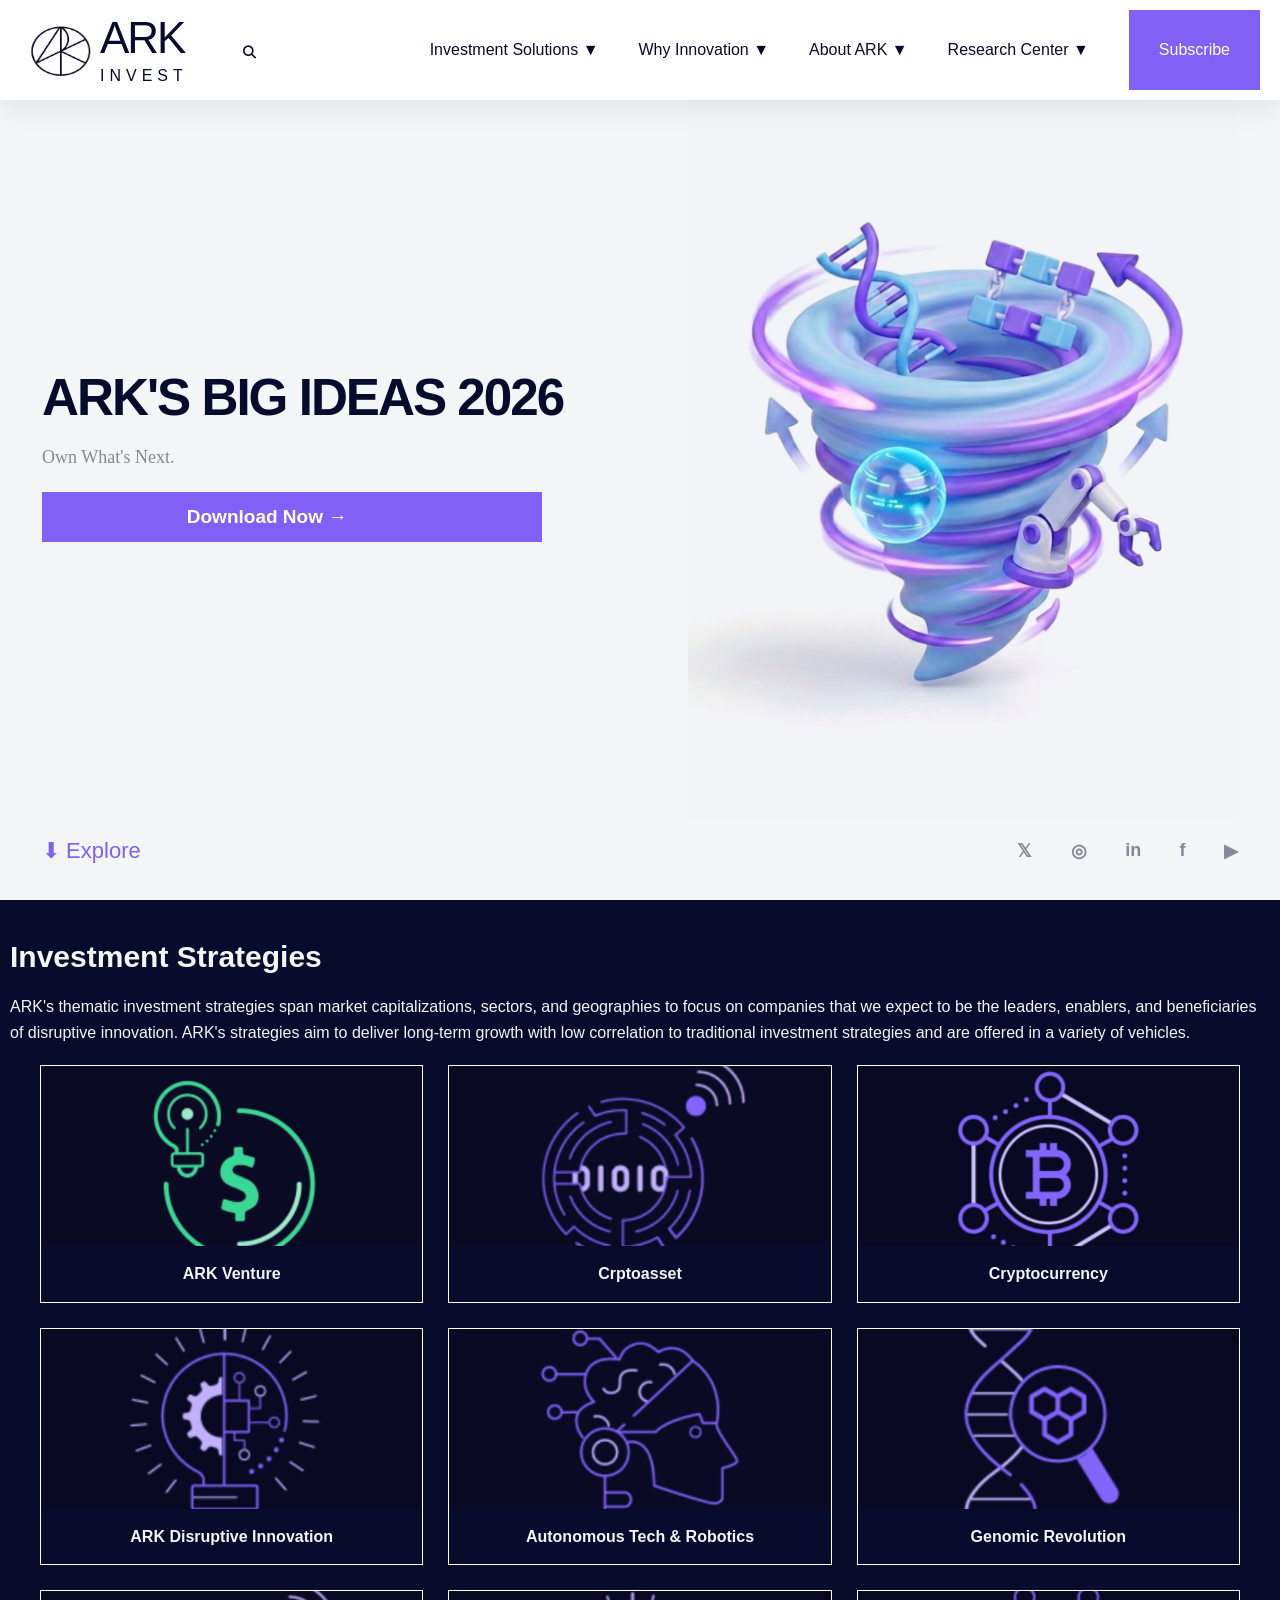
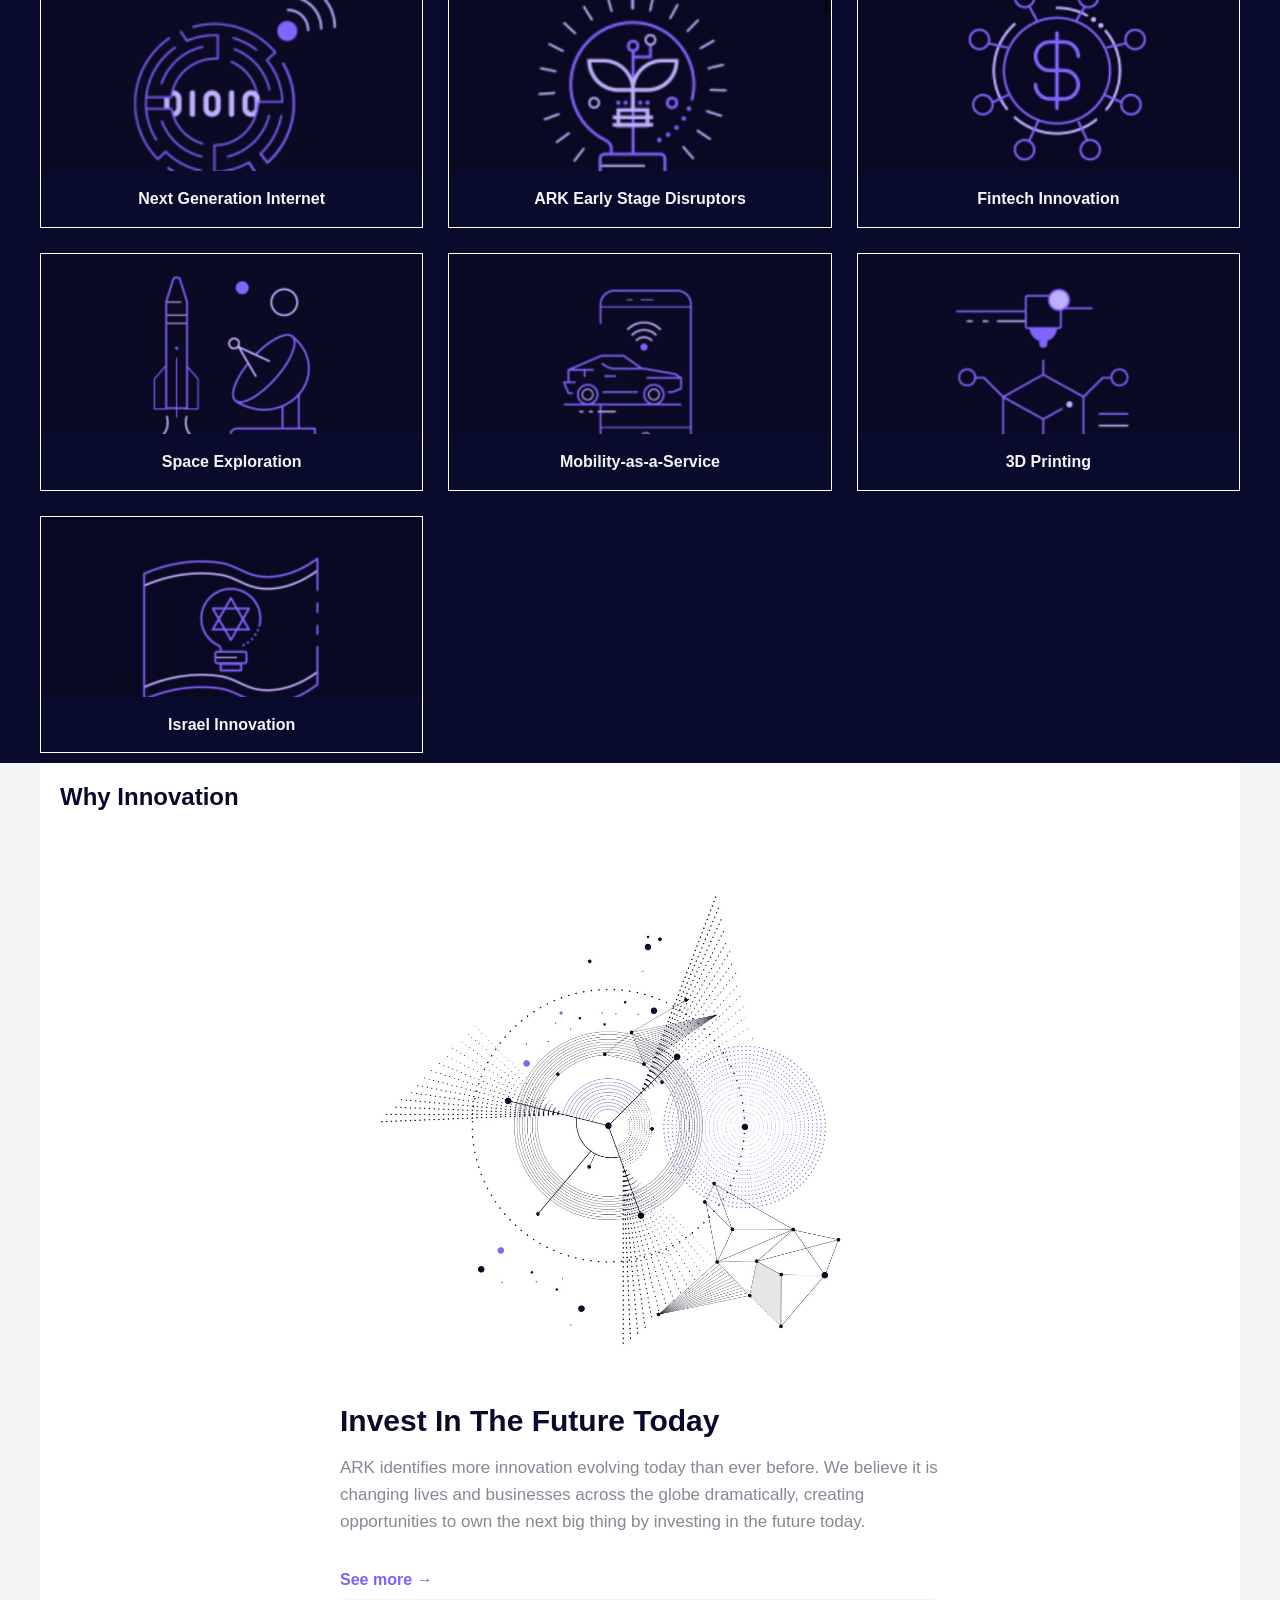
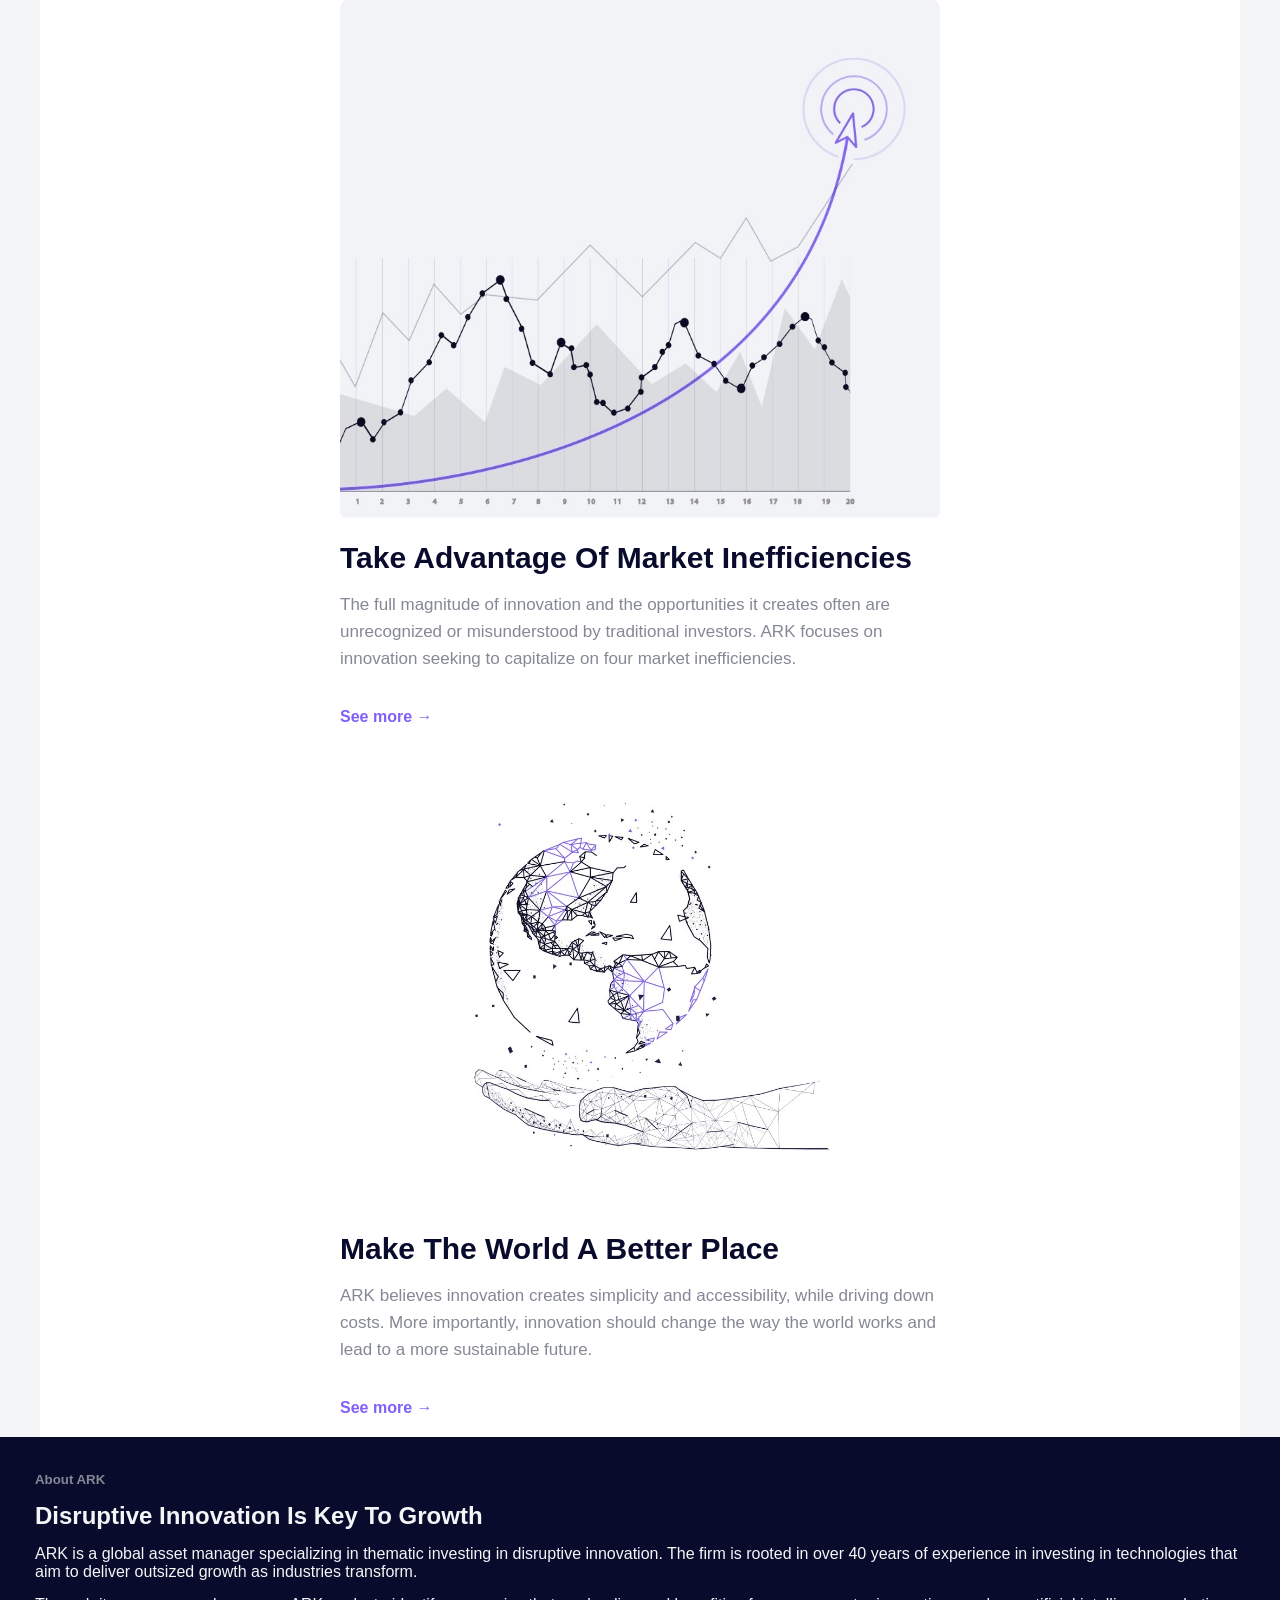
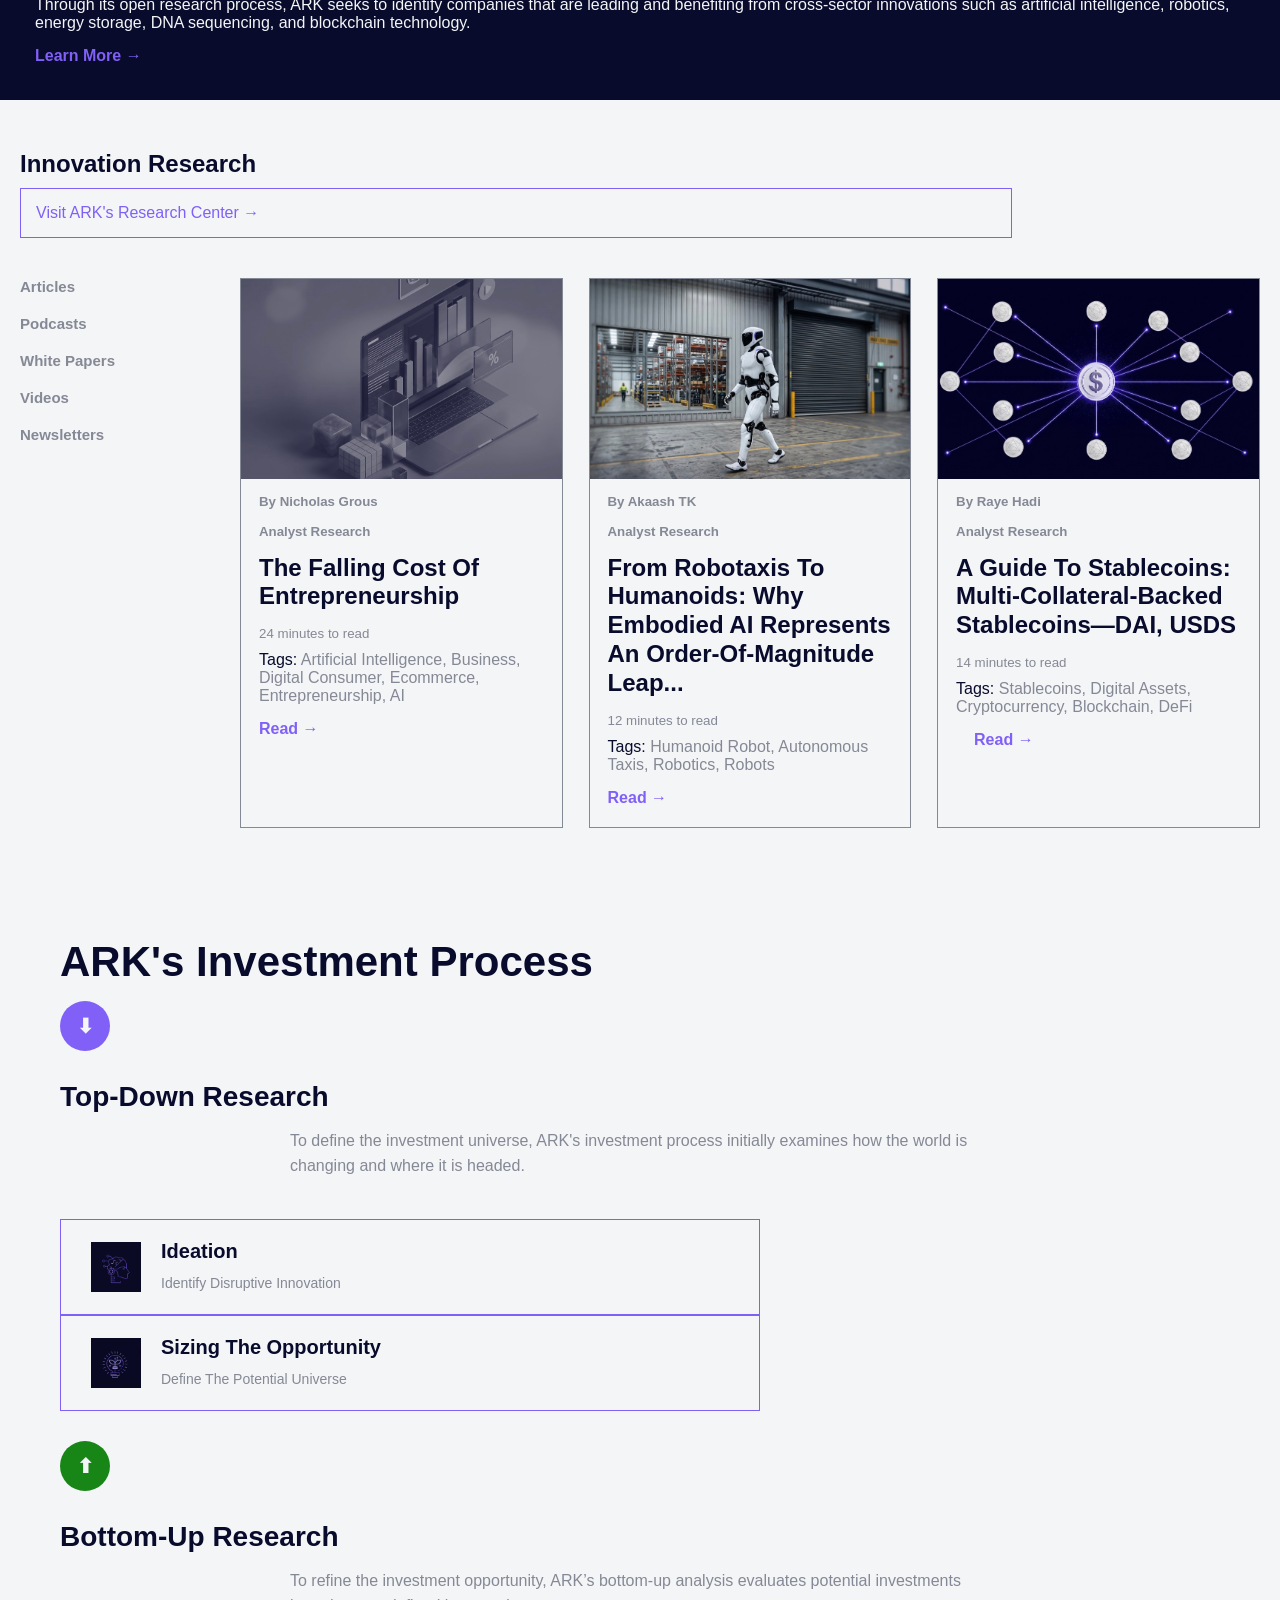
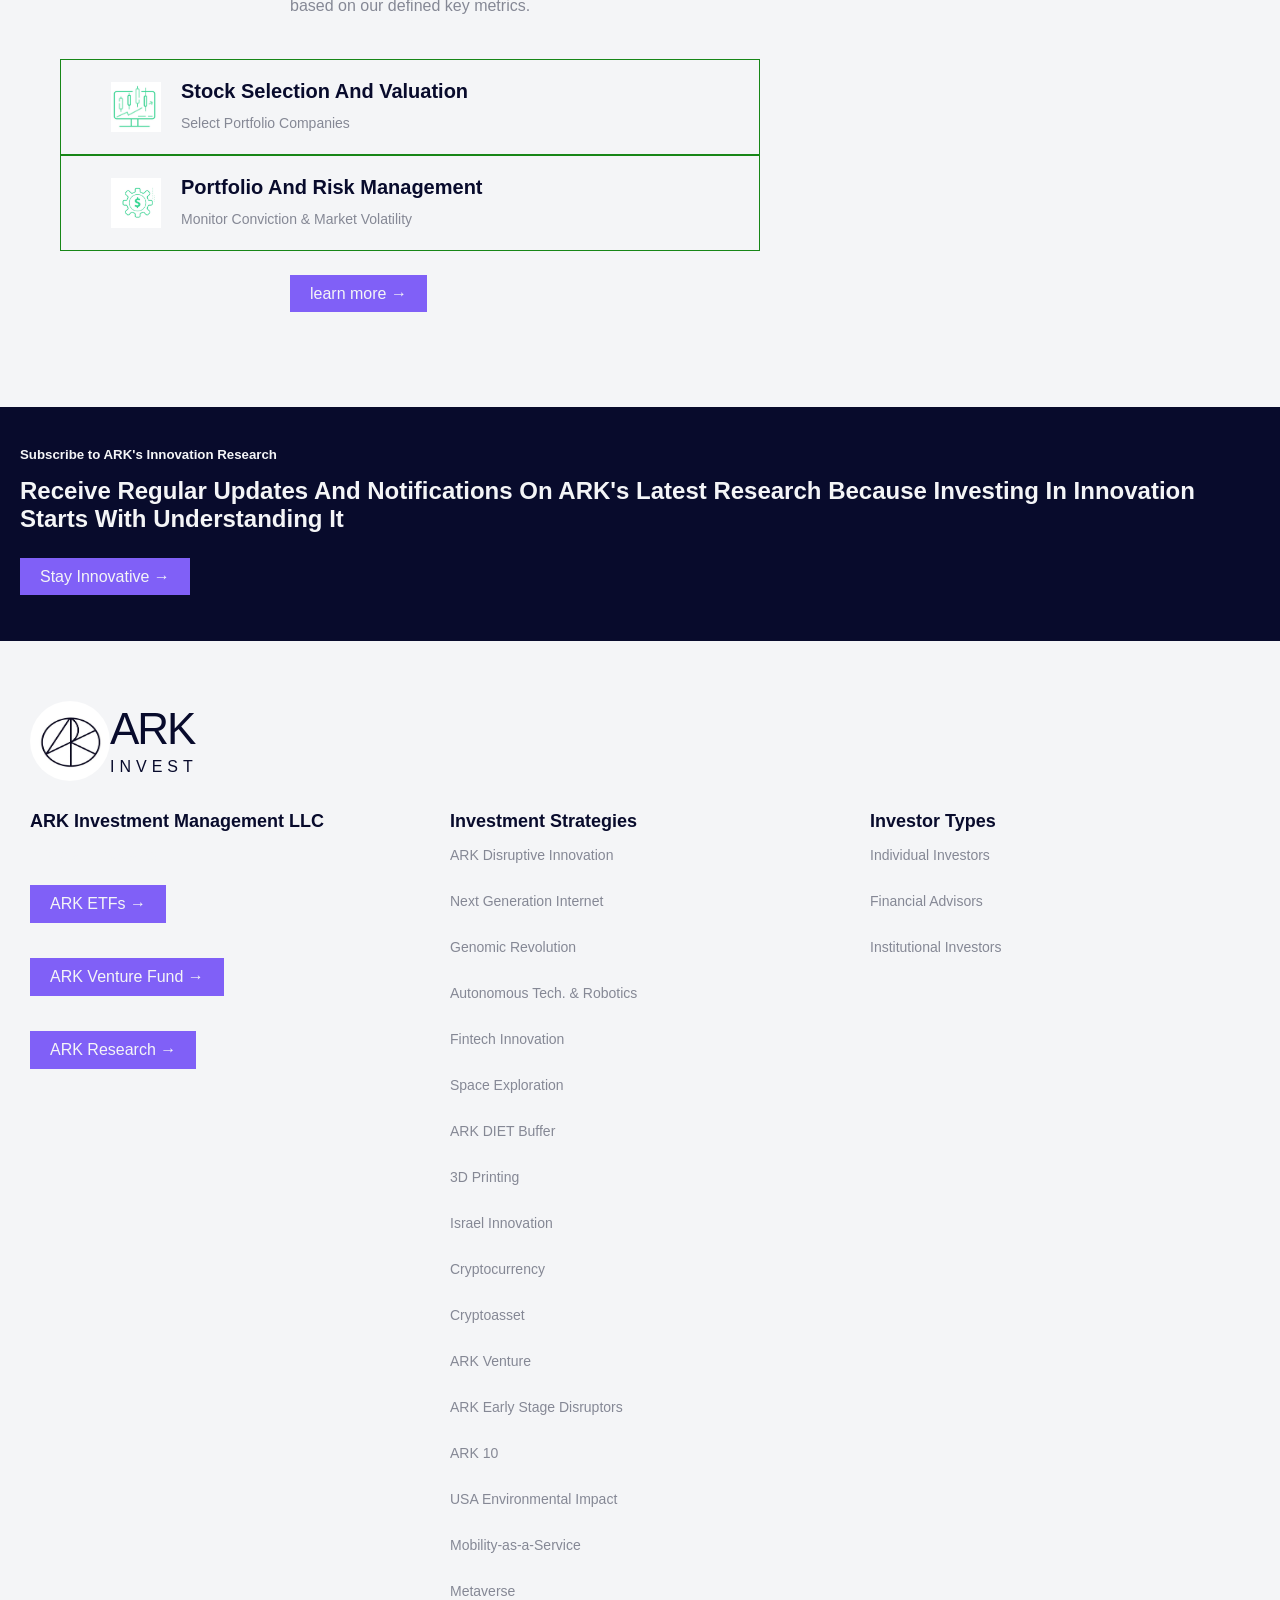
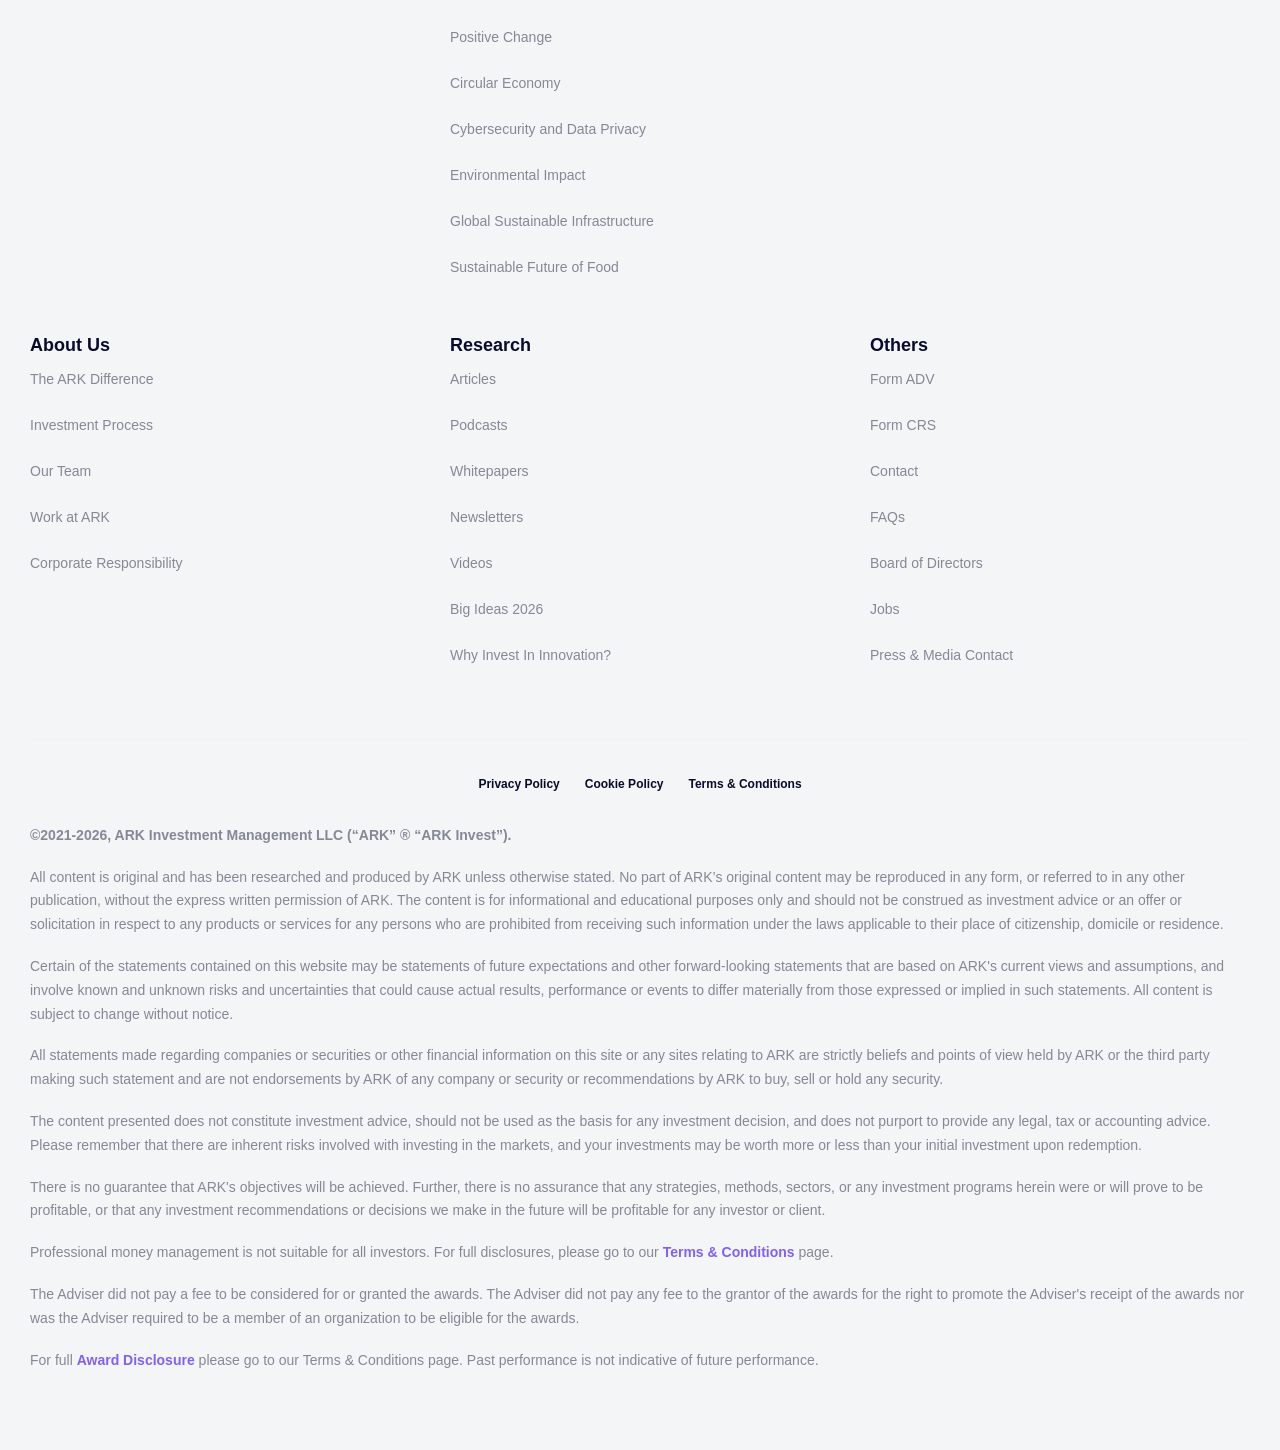
==== index.html @ 31d3454a "front completed Hero to Footer" ====
<!DOCTYPE html>
<html lang="en">
<head>
    <meta charset="UTF-8">
    <meta name="viewport" content="width=device-width, initial-scale=1.0">
     <link rel="stylesheet" href="ark.css" />
     <link
      rel="stylesheet"
      href="https://cdnjs.cloudflare.com/ajax/libs/font-awesome/6.5.1/css/all.min.css"
    />
    <title>ARK invest</title>
</head>
<body>
    <header class="header">
      <div class="header-container">
        <div class="logo-div">
          <img src="ark-images/ark logo.jpg" alt="logo" class="logoimg" />
            <div class="logo-text">
              <strong>ARK</strong>
              <small>INVEST</small>
            </div>
        </div>
        <div class="menu-btn">
            <a href=""><i class="fa fa-search search-icon"></i></a>
         <button id="menu-btn">
          <i id="menu-icon" class="fa fa-bars"></i>
          <i id="close-icon" class="fa fa-times" style="display: none"></i>
        </button>
  </div>
         <div class="For-large-screen">
            <ul>
              <li><a href="">Investment Solutions ▼</a></li>
              <li><a href="">Why Innovation ▼</a></li>
              <li><a href="">About ARK ▼</a></li>
              <li><a href="">Research Center ▼</a></li>
            </ul>
          </div>
            <div class="Subscribe"><a href=""><span>Subscribe</span></a></div>
      </div>
    </header>

  <main>
    <section class="hero">

        <div class="large-hero-content">
        <div class="hero-content">

        <h1>ARK'S BIG IDEAS 2026</h1>
        <p class="tagline">Own What's Next.</p>

        <a href="#" class="download-btn">
           <span>Download Now →</span>          
        </a>
      </div>
      <img src="ark-images/ark hero .jpg" class="hero-img" alt="Hero image">
      </div>
    <div  class="explore">
      <a href="#" class="explore-link"><span >⬇</span>  Explore</a>

       <div class="socials">
          <a href="#" aria-label="Twitter">𝕏</a>
          <a href="#" aria-label="Instagram">◎</a>
          <a href="#" aria-label="LinkedIn">in</a>
          <a href="#" aria-label="Facebook">f</a>
          <a href="#" aria-label="YouTube">▶</a>          
       </div>
     </div>
    </section>

    <section class="Investment-stategies">

        <h1>Investment Strategies</h1>

        <p>ARK's thematic investment strategies span market capitalizations, sectors,
             and geographies to focus on companies that we expect to be the leaders, 
             enablers, and beneficiaries of disruptive innovation.
             ARK's strategies aim to deliver long-term growth with low correlation to
              traditional investment strategies and are offered in a variety of vehicles.</p>


         <div class="grid-container">
              <div class="grid"> 
                <div class="grid-item">
                 <img src="ark-images/IMG_3068.jpeg" alt="Project 1">
                   <p> ARK Venture</p>
                   <span class="see-more">See more →</span>
                </div>     
                <div class="grid-item">
                 <img src="ark-images/IMG_3058.jpeg" alt="Project 1">
                   <p>Crptoasset </p>
                   <span class="see-more">See more →</span>
                </div>     
                <div class="grid-item">
                 <img src="ark-images/IMG_3060.jpeg" alt="Project 1">
                   <p> Cryptocurrency </p>
                   <span class="see-more">See more →</span>
                </div>     
                <div class="grid-item">
                 <img src="ark-images/IMG_3055.jpeg" alt="Project 1">
                   <p>ARK Disruptive 
                    Innovation
                   </p>
                   <span class="see-more">See more →</span>
                </div>     
                <div class="grid-item">
                 <img src="ark-images/IMG_3059.jpeg" alt="Project 1">
                   <p> Autonomous Tech & Robotics </p>
                   <span class="see-more">See more →</span>
                </div>     
                <div class="grid-item">
                 <img src="ark-images/IMG_3056.jpeg" alt="Project 1">
                   <p>Genomic Revolution </p>
                   <span class="see-more">See more →</span>
                </div>     
                <div class="grid-item">
                 <img src="ark-images/IMG_3058.jpeg" alt="Project 1">
                   <p>Next Generation Internet </p>
                   <span class="see-more">See more →</span>
                </div>     
                <div class="grid-item">
                 <img src="ark-images/IMG_3057.jpeg" alt="Project 1">
                   <p>ARK Early Stage Disruptors</p>
                   <span class="see-more">See more →</span>
                </div>     
                <div class="grid-item">
                 <img src="ark-images/img222.jpg" alt="Project 1">
                   <p>Fintech Innovation </p>
                   <span class="see-more">See more →</span>
                </div>     
                <div class="grid-item">
                 <img src="ark-images/IMG_3081.jpeg" alt="Project 1">
                   <p>Space Exploration </p>
                   <span class="see-more">See more →</span>
                </div>     
                <div class="grid-item">
                 <img src="ark-images/IMG_3071.jpeg" alt="Project 1">
                   <p>Mobility-as-a-Service </p>
                   <span class="see-more">See more →</span>
                </div>     
                <div class="grid-item">
                 <img src="ark-images/IMG_3070.jpeg" alt="Project 1">
                   <p>3D Printing </p>
                   <span class="see-more">See more →</span>
                </div>     
                <div class="grid-item">
                 <img src="ark-images/IMG_3069.jpeg" alt="Project 1">
                   <p>Israel Innovation </p>
                   <span class="see-more">See more →</span>
                </div>                        
              </div>
            </div>
    </section>

    <section class="Why-Innovation">
         <h1>Why Innovation</h1>
        <div class="Why-Innovation-container">    
            <img src="ark-images/IMG_3072.jpeg" alt="WHY Innovation 1">
            <h3>Invest In The Future Today</h3>
            <p>ARK identifies more innovation evolving today than ever before. 
                We believe it is changing lives and businesses across the globe dramatically, 
                creating opportunities to own the next
                 big thing by investing in the future today.</p>

                 <a href="">See more →</a>
        </div>
        <div class="Why-Innovation-container">
           
          <img src="ark-images/IMG_3073.jpeg" alt=" WHY Innovation 2">
            <h3>Take Advantage Of Market Inefficiencies</h3>
            <p>The full magnitude of innovation and the opportunities it creates often are unrecognized or
                 misunderstood by traditional investors. 
                ARK focuses on innovation seeking to capitalize on four market inefficiencies.</p>

                 <a href="">See more →</a>
        </div>
        <div class="Why-Innovation-container">

            <img src="ark-images/IMG_3074.jpeg" alt=" WHY Innovation 3">
            <h3>Make The World A Better Place</h3>
            <p>ARK believes innovation creates simplicity and accessibility, while driving down costs.
                 More importantly, 
                innovation should change the way the world works and lead to a more sustainable future.</p>

                 <a href="">See more →</a>
        </div>
    </section>

   <article class="About-ARK">
    <h5>About ARK</h5>
    <h2>Disruptive Innovation Is Key To Growth</h2>
    <p>ARK is a global asset manager specializing in thematic investing in disruptive innovation. 
        The firm is rooted in over 40 years of experience in investing in 
        technologies that aim to deliver outsized growth as industries transform.</p>
        
        <p>Through its open research process, ARK seeks to identify companies that are leading 
            and benefiting from cross-sector innovations such as artificial intelligence, 
            robotics, energy storage, DNA sequencing, and blockchain technology.</p>

            <a href="">Learn More →</a>
      </article> 
       
 <section class="Innovation-Research">

  <h1>Innovation Research</h1>

  <p>
    <a href="">Visit ARK's Research Center →</a>
  </p>

  <div class="research-layout">

    <aside class="research-nav">
      <ul>
        <li>Articles</li>
        <li>Podcasts</li>
        <li>White Papers</li>
        <li>Videos</li>
        <li>Newsletters</li>
      </ul>
    </aside>


    
    <div class="research-content">

      <p class="mobile-category">
        <a href="">Articles</a>
      </p>

      <div class="Innovation-Research-grid">

     
        <article class="Innovation-Research-box">

          <img src="ark-images/IMG_3083.jpeg" alt="Research">

          <h5>By Nicholas Grous</h5>
          <h5>Analyst Research</h5>

          <h2>
           The Falling Cost Of Entrepreneurship
          </h2>

          <small>24 minutes to read</small>

          <div class="p-tag">
            <span>Tags:</span>
           Artificial Intelligence, Business, Digital Consumer, Ecommerce, Entrepreneurship, AI
          </div>

          <a href="">Read →</a>

        </article>

       <article class="Innovation-Research-box">

          <img src="ark-images/IMG_3084.jpeg" alt="Research">

          <h5>By Akaash TK</h5>
          <h5>Analyst Research</h5>

          <h2>
            From Robotaxis To Humanoids: Why Embodied
            AI Represents An Order-Of-Magnitude Leap...
          </h2>

          <small>12 minutes to read</small>

          <div class="p-tag">
            <span>Tags:</span>
            Humanoid Robot, Autonomous Taxis, Robotics, Robots
          </div>

          <a href="">Read →</a>

        </article>


         <article class="Innovation-Research-box">

          <img src="ark-images/IMG_3085.jpeg" alt="Research">

          <h5>By Raye Hadi</h5>
          <h5>Analyst Research</h5>

          <h2>
           A Guide To Stablecoins: Multi-Collateral-Backed Stablecoins—DAI, USDS
          </h2>

          <small>14 minutes to read</small>

          <div class="p-tag">
            <span>Tags:</span>
           Stablecoins, Digital Assets, Cryptocurrency, Blockchain, DeFi

          <a href="">Read →</a>

        </article>
      </div>
    </div>

  </div>

</section>

<section class="ark-process">
    <h2>ARK's Investment Process</h2>
    <h6>⬇</h6>
    <h4>Top-Down Research</h4>
    <p>To define the investment universe, ARK's 
        investment process initially examines how the world
         is changing and where it is headed.</p>

   <div class="ark-process-box">
    <img src="ark-images/IMG_3059.jpeg" alt="">
    <div>
        <h5>Ideation</h5>
        <p>Identify Disruptive Innovation</p>
    </div>
   </div>

   <div class="ark-process-box" >  
    <img src="ark-images/IMG_3057.jpeg" alt="">
    <div>
        <h5>Sizing The Opportunity</h5>
        <p>Define The Potential Universe</p>
    </div>
   </div>

   <article  class="Bottom-Up" >
     <h6>⬆</h6>

     <h4>Bottom-Up Research</h4>

     <p>To refine the investment opportunity, ARK’s bottom-up analysis evaluates potential 
        investments based on our defined key metrics.</p>

     <div class="Bottom-Up-box" >  
    <img src="ark-images/IMG_3086.jpeg" alt="">
    <div>
         <h5>Stock Selection And Valuation</h5>
        <p>Select Portfolio Companies
       
    </div>
   </div>
   <div class="Bottom-Up-box" >  
    <img src="ark-images/IMG_3087.jpeg" alt="">
    <div>
        <h5>Portfolio And Risk Management</h5>
        <p>Monitor Conviction & Market Volatility

      </p>
    </div>
   </div>

   
   </article>
<p><a href="" class="bottom-up-learnmore">learn more →</a></p>
</section>

<article class="stay-innovative">
    <h5>Subscribe to ARK's Innovation Research</h5>
    <h1>Receive Regular Updates And Notifications On ARK's
         Latest Research Because Investing In Innovation 
         Starts With Understanding It</h1>
 
    <p><a href="" class="bottom-up-learnmore">Stay Innovative  →</a></p>
</article>

<footer class="footer">

      <div class="logo-div">
          <img src="ark-images/ark logo.jpg" alt="logo" class="logoimg" />
            <div class="logo-text">
              <strong>ARK</strong>
              <small>INVEST</small>
            </div>
        </div>

  <div class="footer-top">

    
    <div class="footer-column">
      <h3>ARK Investment Management LLC</h3>

      <a href="mailto:info@ark-invest.com">
        info@ark-invest.com
      </a>

      <div>
      <p> <a href=""  class="bottom-up-learnmore">ARK ETFs →</a></p> 
      <p><a href=""  class="bottom-up-learnmore">ARK Venture Fund →</a></p> 
       <p><a href=""  class="bottom-up-learnmore">ARK Research →</a></p> 
      </div>
    </div>



    <div class="footer-column faq">
      <button class="faq-title">
        Investment Strategies
       
      </button>

      <div class="faq-content">

        <a href="">ARK Disruptive Innovation</a>
        <a href="">Next Generation Internet</a>
        <a href="">Genomic Revolution</a>
        <a href="">Autonomous Tech. & Robotics</a>
        <a href="">Fintech Innovation</a>
        <a href="">Space Exploration</a>
        <a href="">ARK DIET Buffer</a>
        <a href="">3D Printing</a>
        <a href="">Israel Innovation</a>
        <a href="">Cryptocurrency</a>
        <a href="">Cryptoasset</a>
        <a href="">ARK Venture</a>
        <a href="">ARK Early Stage Disruptors</a>
        <a href="">ARK 10</a>
        <a href="">USA Environmental Impact</a>
        <a href="">Mobility-as-a-Service</a>
        <a href="">Metaverse</a>
        <a href="">Positive Change</a>
        <a href="">Circular Economy</a>
        <a href="">Cybersecurity and Data Privacy</a>
        <a href="">Environmental Impact</a>
        <a href="">Global Sustainable Infrastructure</a>
        <a href="">Sustainable Future of Food</a>

      </div>
    </div>



    <div class="footer-column faq">

      <button class="faq-title">
        Investor Types
        
      </button>

      <div class="faq-content">
        <a href="">Individual Investors</a>
        <a href="">Financial Advisors</a>
        <a href="">Institutional Investors</a>
      </div>

    </div>


   
    <div class="footer-column faq">

      <button class="faq-title">
        About Us
      
      </button>

      <div class="faq-content">
        <a href="">The ARK Difference</a>
        <a href="">Investment Process</a>
        <a href="">Our Team</a>
        <a href="">Work at ARK</a>
        <a href="">Corporate Responsibility</a>
      </div>

    </div>


    <div class="footer-column faq">

      <button class="faq-title">
        Research
      
      </button>

      <div class="faq-content">
        <a href="">Articles</a>
        <a href="">Podcasts</a>
        <a href="">Whitepapers</a>
        <a href="">Newsletters</a>
        <a href="">Videos</a>
        <a href="">Big Ideas 2026</a>
        <a href="">Why Invest In Innovation?</a>
      </div>

    </div>


   
    <div class="footer-column faq">

      <button class="faq-title">
        Others
      
      </button>

      <div class="faq-content">
        <a href="">Form ADV</a>
        <a href="">Form CRS</a>
        <a href="">Contact</a>
        <a href="">FAQs</a>
        <a href="">Board of Directors</a>
        <a href="">Jobs</a>
        <a href="">Press & Media Contact</a>
      </div>

    </div>

  </div>
  <div class="footer-legal">

  <div class="legal-links">
    <a href="https://www.ark-invest.com/privacy-policy/">
      Privacy Policy
    </a>

    <a href="https://www.ark-invest.com/cookie-policy/">
      Cookie Policy
    </a>

    <a href="https://www.ark-invest.com/terms/">
      Terms & Conditions
    </a>
  </div>


  <p class="copyright">
    ©2021-2026, ARK Investment Management LLC
    (“ARK” ® “ARK Invest”).
  </p>


  <p>
    All content is original and has been researched and produced by ARK
    unless otherwise stated. No part of ARK’s original content may be
    reproduced in any form, or referred to in any other publication,
    without the express written permission of ARK. The content is for
    informational and educational purposes only and should not be
    construed as investment advice or an offer or solicitation in respect
    to any products or services for any persons who are prohibited from
    receiving such information under the laws applicable to their place
    of citizenship, domicile or residence.
  </p>


  <p>
    Certain of the statements contained on this website may be statements
    of future expectations and other forward-looking statements that are
    based on ARK's current views and assumptions, and involve known and
    unknown risks and uncertainties that could cause actual results,
    performance or events to differ materially from those expressed or
    implied in such statements. All content is subject to change without
    notice.
  </p>


  <p>
    All statements made regarding companies or securities or other
    financial information on this site or any sites relating to ARK are
    strictly beliefs and points of view held by ARK or the third party
    making such statement and are not endorsements by ARK of any company
    or security or recommendations by ARK to buy, sell or hold any
    security.
  </p>


  <p>
    The content presented does not constitute investment advice, should
    not be used as the basis for any investment decision, and does not
    purport to provide any legal, tax or accounting advice. Please
    remember that there are inherent risks involved with investing in the
    markets, and your investments may be worth more or less than your
    initial investment upon redemption.
  </p>


  <p>
    There is no guarantee that ARK's objectives will be achieved. Further,
    there is no assurance that any strategies, methods, sectors, or any
    investment programs herein were or will prove to be profitable, or
    that any investment recommendations or decisions we make in the future
    will be profitable for any investor or client.
  </p>


  <p>
    Professional money management is not suitable for all investors.
    For full disclosures, please go to our
    <a href="https://www.ark-invest.com/terms/">
      Terms & Conditions
    </a>
    page.
  </p>


  <p>
    The Adviser did not pay a fee to be considered for or granted the
    awards. The Adviser did not pay any fee to the grantor of the awards
    for the right to promote the Adviser's receipt of the awards nor was
    the Adviser required to be a member of an organization to be eligible
    for the awards.
  </p>


  <p>
    For full
    <a href="https://www.ark-invest.com/terms/#award">
      Award Disclosure
    </a>
    please go to our Terms & Conditions page.
    Past performance is not indicative of future performance.
  </p>

</div>

</footer>

</main>

</body>
</html>
---- ark.css ----
* {
  margin: 0;
  padding: 0;
  text-decoration: none;
  box-sizing: border-box;
  list-style: none;
  border: none;
  box-shadow: none;
  outline: none;
}
:root {
  --navy: #080b2c;
  --purple: #8060f7;
  --light: #f4f5f7;
  --gray: #858897;
}

body {
  font-family: Arial, Helvetica, sans-serif;
  background: var(--light);
  color: var(--navy);
  overflow-x: hidden;
   width: 100%;
}
.logoimg {
  width: 50px;
  height: 50px;
  border-radius: 50%;
  align-items: center;
  text-align: center;
  background-color: transparent;
}

.header-container {
  background: #fff;
  display: flex;
  align-items: center;
  padding: 10px 20px;
  box-shadow: 0 8px 25px rgba(0, 0, 0, 0.08);
  position: fixed;
  z-index: 100;
  width: 100%;
}
.logo-div {
  display: flex;
  align-items: center;
}

.logo-text {
display: flex;
flex-direction: column;
line-height: 1;
}

.logo-text strong {
font-size: 20px;
font-weight: 400;
letter-spacing: -2px;
}

.logo-text small {
margin-top: 2px;
font-size: 10px;
letter-spacing: 2px;
}

.menu-btn {
  color: var(--navy);
  font-size: 20px;
  margin-left: auto;
  cursor: pointer;

  display: flex;
  align-items: center;
  justify-content: center;
  gap: 7px;

  padding: 10px 15px;
  border-radius: 5px;
}
#menu-btn {
  background: transparent;
  color: var(--navy);
  font-size: 20px;
  margin-left: auto;
  cursor: pointer;
}
.fa-search  {
    color: var(--navy);
     font-size: 13px;
     margin-right: 8px;
     font-weight: lighter;
    
}
.For-large-screen ul{
 display: none;
}
.Subscribe{
    display: none;
}
@media (min-width: 1000px) {
  .header-container {
    justify-content: flex-start;
    gap: 40px;
  }

  .For-large-screen {
    display: block;
    flex: 1;
  }

  .For-large-screen ul {
    display: flex;
    justify-content: flex-end;
    align-items: center;
    gap: 40px;
  }

  .For-large-screen ul li a {
    color: var(--navy);
    white-space: nowrap;
  }
   .For-large-screen ul li a:hover {
    color: var(--purple);
    
  }


  .Subscribe {
    background-color: var(--purple);
    padding: 15px 30px;
    display: flex;
    align-items: center;
    justify-content: center;
    white-space: nowrap;
    height: 80px;
  }

  .Subscribe a {
    color: white;
  }

  .logoimg {
    width: 80px;
    height: 80px;
  }

  .logo-text strong {
    font-size: 44px;
    font-weight: 400;
    letter-spacing: -2px;
  }

  .logo-text small {
    margin-top: 8px;
    font-size: 16px;
    letter-spacing: 5px;
  }

  #menu-btn {
    display: none;
  }
}

.hero {
  min-height: 100vh;
  padding: 85px 42px 0;
  position: relative;
  top: 10px;
}

.hero-content {
  position: relative;
  z-index: 3;
}

.hero h1 {
  font-size: clamp(25px, 4vw, 60px);
  font-weight: 800;
  letter-spacing: -2px;
  line-height: 1.05;
  color: var(--navy);
}

.tagline {
  margin-top: 22px;
  font-family: Georgia, serif;
  font-size: clamp(14px, 1.5vw, 18px);
  color: #858895;
}

.download-btn {
  margin-top: 24px;
  width: min(100%, 500px);
  min-height: 50px;
  padding: 0 70px 0 20px;

  background: var(--purple);
  color: white;
  text-decoration: none;

  display: flex;
  align-items: center;
  justify-content: center;

  position: relative;
  font-size: clamp(16px, 2vw, 19px);
  font-weight: 600;

  transition: 0.3s ease;
}

.download-btn:hover {
  background: #704ce9;
  transform: translateY(-2px);
}

.hero-img {
  display: block;
  width: 100%;
  max-width: 550px;
  height: auto;
  object-fit: cover;
}

.explore {
  width: 100%;
  min-height: 30px;
  padding: 20px 0;
  display: flex;
  align-items: center;
  justify-content: space-between;
  gap: 20px;
}

.explore-link {
  color: var(--purple);
  text-decoration: none;
  font-size: clamp(16px, 3vw, 22px);
  white-space: nowrap;
}

.socials {
  display: flex;
  align-items: center;
  justify-content: flex-end;
  gap: clamp(15px, 3vw, 48px);
  flex-wrap: wrap;
}

.socials a {
  text-decoration: none;
  color: #858895;
  font-size: clamp(15px, 2vw, 18px);
  font-weight: bold;
}

@media (max-width: 600px) {
  .explore {
    padding: 20px 0;
    gap: 15px;
  }

  .socials {
    gap: 15px;
  }
}

@media (min-width: 1050px) {
  .large-hero-content {
    display: flex;
    align-items: center;
    justify-content: space-between;
    gap: 60px;
  }

  .large-hero-content .hero-content {
    width: 65%;
  }

  .large-hero-content .hero-image {
    width: 35%;
    display: flex;
    justify-content: flex-end;
  }

  .large-hero-content .hero-img {
    width: 100%;
    max-width: 550px;
  }
}

@media (max-width: 1049px) {
  .large-hero-content {
    display: block;
  }

  .hero-image {
    margin-top: 40px;
  }

  .hero-img {
    max-width: 550px;
  }
}

.Investment-stategies{
    background-color: var(--navy);
    color: var(--light);
    padding: 10px;
}
.Investment-stategies h1{
    font-size: 30px;
    margin-top:30px;
    margin-bottom: 20px;
}
.Investment-stategies p{
    font-size: 16px;  
    margin-bottom: 20px;
      line-height: 1.6;
}

.grid-container {
  width: 100%;
  display: flex;
  justify-content: center;
  box-sizing: border-box;
}
.grid {
  width: 100%;
  max-width: 1200px;
  margin: 0 auto;

  display: grid;
  grid-template-columns: repeat(2, minmax(0, 1fr));
  gap: clamp(12px, 2vw, 25px);

  justify-content: center;
  align-items: center;
  text-align: center;
}

.grid-item {
  width: 100%;
  text-align: center;

  display: flex;
  flex-direction: column;
  align-items: center;
  justify-content: center;

  position: relative;
  min-width: 0;

  border: 1px solid white;
 
  overflow: hidden;
  cursor: pointer;

  transition: 0.3s ease;
}



.grid-item img {
  display: block;
  width: 100%;
  height: 180px;
  object-fit: cover;
}



.grid-item p {
  margin: 15px;
  font-weight: bold;
}

.see-more {
  position: absolute;
  inset: 0;

  display: flex;
  align-items: center;
  justify-content: center;

  color: white;
  font-size: 18px;
  font-weight: 600;

  background: var(--navy);

  opacity: 0;
  transform: translateY(0);

  transition: opacity 0.3s ease;

  z-index: 5;
}


.grid-item:hover {
  transform: translateY(-5px);
}

.grid-item:hover .see-more {
  opacity: 1;
}



.grid-item:focus .see-more,
.grid-item:active .see-more {
  opacity: 1;
}


@media (min-width: 1000px) {
  .grid {
    grid-template-columns: repeat(3, minmax(0, 1fr));
  }
}


@media (max-width: 500px) {
  .grid {
    gap: 10px;
  }

  .grid-item img {
    height: 130px;
  }

  .grid-item p {
    margin: 10px;
    font-size: 14px;
  }

  .see-more {
    font-size: 14px;
  }
}

.Why-Innovation {
  width: 100%;
  max-width: 1200px;
  margin: 0 auto;
  padding: 20px;
  box-sizing: border-box;
  background-color: #fff;
}

.Why-Innovation h1 {
  margin-bottom: 30px;
}

.Why-Innovation-container {
  width: 100%;
  max-width: 600px;
  margin: 0 auto;
  box-sizing: border-box;
  overflow: hidden;
}

.Why-Innovation-container img {
  display: block;
  width: 100%;
  max-width: 100%;
  height: auto;
margin-top: 10px;
  object-fit: cover;
  border-radius: 10px;
}

.Why-Innovation-container h3 {
  margin-top: 20px;
  font-size: clamp(20px, 3vw, 30px);
  line-height: 1.2;
}

.Why-Innovation-container p {
  margin-top: 15px;
  font-size: clamp(14px, 2vw, 17px);
  line-height: 1.6;
  color: #858895;
}

.Why-Innovation-container a {
  display: inline-block;
  margin-top: 20px;

  color: var(--purple);
  text-decoration: none;
  font-weight: 600;
}



@media (max-width: 600px) {
  .Why-Innovation {
    padding: 30px 15px;
  }

  .Why-Innovation-container {
    width: 100%;
  }

  .Why-Innovation-container img {
    width: 100%;
    height: auto;
  }
}

.About-ARK{
    background-color: var(--navy);
    color: var(--light);
    padding: 35px;
}
.About-ARK h5{  
   color: #858895;
   margin-bottom: 15px;
}
.About-ARK h2, p{  
   margin-bottom: 15px;
}
.About-ARK a{  
   margin-bottom: 15px;
   color: var(--purple);
   font-weight: bold;
}

.Innovation-Research {
  width: 100%;
  max-width: 1300px;
  margin: 0 auto;
  padding: 50px 20px;
  box-sizing: border-box;
}

.Innovation-Research  h1 {
  margin-bottom: 10px;
}

.Innovation-Research  p {
  border: 1px solid var(--purple);
  width: 80%;
  padding: 15px;
}

.Innovation-Research a {
  color: var(--purple);
  text-decoration: none;
}


.research-layout {
  display: grid;
  grid-template-columns: 180px minmax(0, 1fr);

  gap: 40px;
  margin-top: 40px;

  align-items: start;
}


.research-nav {
  position: sticky;
  top: 100px;
}

.research-nav ul {
  margin: 0;
  padding: 0;

  list-style: none;

  display: flex;
  flex-direction: column;
  gap: 20px;
}

.research-nav li {
  cursor: pointer;

  font-size: 15px;
  font-weight: 600;

  color: #858895;

  transition: 0.3s ease;
}

.research-nav li:hover {
  color: var(--purple);
}

.research-content {
  min-width: 0;
}

.mobile-category {
  display: none;
}

.Innovation-Research-grid {
  width: 100%;
  display: grid;
  grid-template-columns:
    repeat(2, minmax(0, 1fr));
  gap: clamp(15px, 2vw, 30px);
}

.Innovation-Research-box {
  min-width: 0;
  border: 1px solid #858895;;
  overflow: hidden;
  padding-bottom: 20px;
  box-sizing: border-box;
  transition: 0.3s ease;

}

.Innovation-Research-box:hover {
  transform: translateY(-5px);
}


.Innovation-Research-box img {
  display: block;
  width: 100%;
  max-width: 100%;

  height: 200px;

  object-fit: cover;
}


.Innovation-Research-box h5,
.Innovation-Research-box h2,
.Innovation-Research-box small,
.Innovation-Research-box a {
  margin-left: 18px;
  margin-right: 18px;
}



.Innovation-Research-box h5 {
  margin-top: 15px;
  margin-bottom: 5px;
  color: #858895;
}

.Innovation-Research-box h2 {
  margin-top: 15px;
  font-size: clamp(18px, 2vw, 24px);
  line-height: 1.2;
}

.Innovation-Research-box small {
  display: block;

  margin-top: 15px;

  color: #858895;
}

.Innovation-Research-box p {
  margin-top: 15px;

  font-size: 14px;
  line-height: 1.5;
}

.p-tag{
 margin-left: 18px;
  margin-right: 18px;
  margin-top: 10px;
  color: #858895;
}
.p-tag span{
  color: var(--navy);
}

.Innovation-Research-box p span {
  font-weight: 700;
}

.Innovation-Research-box a {
  display: inline-block;

  margin-top: 15px;

  font-weight: 600;
}



@media (min-width: 1000px) {

  .Innovation-Research-grid {
    grid-template-columns:
      repeat(3, minmax(0, 1fr));
  }

}


@media (max-width: 700px) {

  .Innovation-Research {
    padding: 40px 15px;
  }


  .research-nav {
    display: none;
  }

  .research-layout {
    display: block;
    margin-top: 25px;
  }


  .mobile-category {
    display: block;
    margin-bottom: 20px;
  }


  .Innovation-Research-grid {
    grid-template-columns: 1fr;
  }

  .Innovation-Research-box img {
    height: 180px;
  }

}



@media (max-width: 450px) {

  .Innovation-Research {
    padding-left: 12px;
    padding-right: 12px;
  }

  .Innovation-Research-box img {
    height: 150px;
  }

  .Innovation-Research-box h2 {
    font-size: 19px;
  }

}

.ark-process {
  width: 100%;
  max-width: 1200px;
  margin: 0 auto;
  padding: 60px 20px;
  box-sizing: border-box;
}

.ark-process  h2 {
  font-size: clamp(26px, 4vw, 42px);
  margin-bottom: 15px;

}

.ark-process  h6 {
  margin-bottom: 20px;
  line-height: 1.6;
    height: 50px;
  width: 50px;
  font-size: 20px;
  background-color: var(--purple);
  color: var(--light);
  display: flex;
  justify-content: center;
  align-items: center;
  text-align: center;
  border-radius: 50%;
}

.ark-process  h4 {
  font-size: clamp(20px, 3vw, 28px);
  margin-top: 30px;
  margin-bottom: 15px;
}

.ark-process  p {
  max-width: 700px;
  margin: 15px auto 40px;
  color: #858895;
  line-height: 1.6;
}



.ark-process-box{
  width: 100%;
  max-width: 550px;

  display: flex;
  align-items: center;
  text-align: center;
  border: 1px solid var(--purple);
  overflow: hidden;
  box-sizing: border-box;

  transition: 0.3s ease;
}

.ark-process  div  img {
  width: 50px;
  min-width: 0;
  height: 50px;
 margin-left: 30px;
  object-fit: cover;
  display: block;
   text-align: center;
   justify-content: center;
   align-items: center;
}


.ark-process-box  div {

  padding: 20px;
  text-align: left;
}

.ark-process  div h5 {
  margin: 0 0 10px;

  font-size: clamp(16px, 2vw, 20px);
}

.ark-process  div p {
  margin: 0;

  color: #858895;
  font-size: 14px;
  line-height: 1.5;
}



.ark-process  div:hover {
  transform: translateY(-5px);
}



@media (min-width: 700px) {
  .ark-process  div {
    max-width: 700px;
  }
}



@media (max-width: 500px) {
  .ark-process, .Bottom-Up  {
    padding: 40px 15px;
  }

  .ark-process  div, .Bottom-Up div {
    flex-direction: column;
  }

  .ark-process  div  img, .Bottom-Up div img {
    width: 100%;
    height: 180px;
  }

  .ark-process  div  div, .Bottom-Up div div {
    padding: 18px;
    text-align: center;
  }
}

.Bottom-Up{
    margin-bottom: 30px;
}
.Bottom-Up h6 {
  margin-bottom: 20px;
  line-height: 1.6;
    height: 50px;
  width: 50px;
  font-size: 20px;
  background-color:  rgb(23, 134, 23);
margin-top: 30px;
   color: var(--light);
  display: flex;
  justify-content: center;
  align-items: center;
  text-align: center;
  border-radius: 50%;
}
.Bottom-Up-box{
  width: 100%;
  max-width: 550px;

  display: flex;
  align-items: center;
  text-align: center;
  border: 1px solid  rgb(23, 134, 23);
  overflow: hidden;
  box-sizing: border-box;

  transition: 0.3s ease;
}


.Bottom-Up div {
  padding:10px 20px;
  text-align: left;
}

.bottom-up-learnmore{
    background-color: var(--purple);
    color: var(--light);
    padding: 10px 20px; 
}

.stay-innovative{
    background-color: var(--navy);
    color: var(--light);
    padding: 40px 20px;
}
.stay-innovative h5, h1 {
    margin-bottom: 15px;
}
.stay-innovative h1 {
    margin-bottom: 35px;
}



.footer {
  width: 100%;
  padding: 60px 30px;
  box-sizing: border-box;
}

.footer-top {
  width: 100%;
  max-width: 1300px;
  margin: 30px 0px;

  display: grid;
  grid-template-columns: repeat(3, minmax(0, 1fr));
  gap: 40px;
}

.footer-column {
  min-width: 0;
}

.footer-column h3 {
  margin: 0 0 15px;

  font-size: 18px;
}

.footer-column a {
  display: inline-block;
  margin-bottom: 20px;

  color: var(--light);
  text-decoration: none;
}

.footer-links,
.faq-content {
  display: flex;
  flex-direction: column;
  gap: 10px;
}


.faq-content a {
  color: #858895;
  text-decoration: none;
  font-size: 14px;

  transition: 0.2s ease;
}

.footer-links a:hover,
.faq-content a:hover {
  color: var(--purple);
}




.faq-title {
  width: 100%;

  padding: 0;
  margin: 0 0 15px;

  display: flex;
  align-items: center;
  justify-content: space-between;

  background: transparent;
  border: none;

  color: var(--navy);

  font-size: 18px;
  font-weight: 700;

  text-align: left;
  cursor: pointer;
}

.faq-title span {
  display: none;
}



.faq-content {
  max-height: none;
}




@media (max-width: 900px) {

  .footer-top {
    grid-template-columns: repeat(2, minmax(0, 1fr));
  }

}



@media (max-width: 600px) {

  .footer {
    padding: 40px 20px;
  }

  .footer-top {
    grid-template-columns: 1fr;
    gap: 0;
  }

  .footer-column {
    border-bottom: 1px solid #ddd;
  }

  .faq-title {
    padding: 18px 0;
    margin: 0;
  }

  .faq-title span {
    display: block;
    font-size: 20px;
    transition: transform 0.3s ease;
  }

  .faq-content {
    max-height: 0;
    overflow: hidden;

    opacity: 0;

    transition:
      max-height 0.35s ease,
      opacity 0.25s ease;

    padding: 0;
  }

  .faq-content a {
    padding-bottom: 10px;
  }

}

.footer-legal {
  width: 100%;
  max-width: 1300px;

  margin: 60px auto 0;
  padding-top: 30px;

  border-top: 1px solid rgba(255, 255, 255, 0.2);

  box-sizing: border-box;

  color: #858895;
  font-size: 12px;
  line-height: 1.7;
}




.legal-links {
  display: flex;
  align-items: center;
  justify-content: center;

  flex-wrap: wrap;
  gap: 25px;

  margin-bottom: 30px;
}

.legal-links a {
  color: var(--navy);
  text-decoration: none;
  font-weight: 600;

  transition: 0.2s ease;
}

.legal-links a:hover {
  color: var(--purple);
}

.footer-legal .copyright {
  color: var(--gray);
  font-weight: 600;
}

.footer-legal p {
  margin: 0 0 18px;
  font-size: 14px;
}

.footer-legal p a {
  color: var(--purple);
  text-decoration: none;
  font-weight: 600;
}

.footer-legal p a:hover {
  text-decoration: underline;
}

@media (max-width: 600px) {

  .footer-legal {
    margin-top: 40px;
    padding-top: 25px;

    font-size: 11px;
    line-height: 1.6;
  }

  .legal-links {
    justify-content: flex-start;
    gap: 12px 20px;

    margin-bottom: 25px;
  }

  .legal-links a {
    font-size: 12px;
  }

}
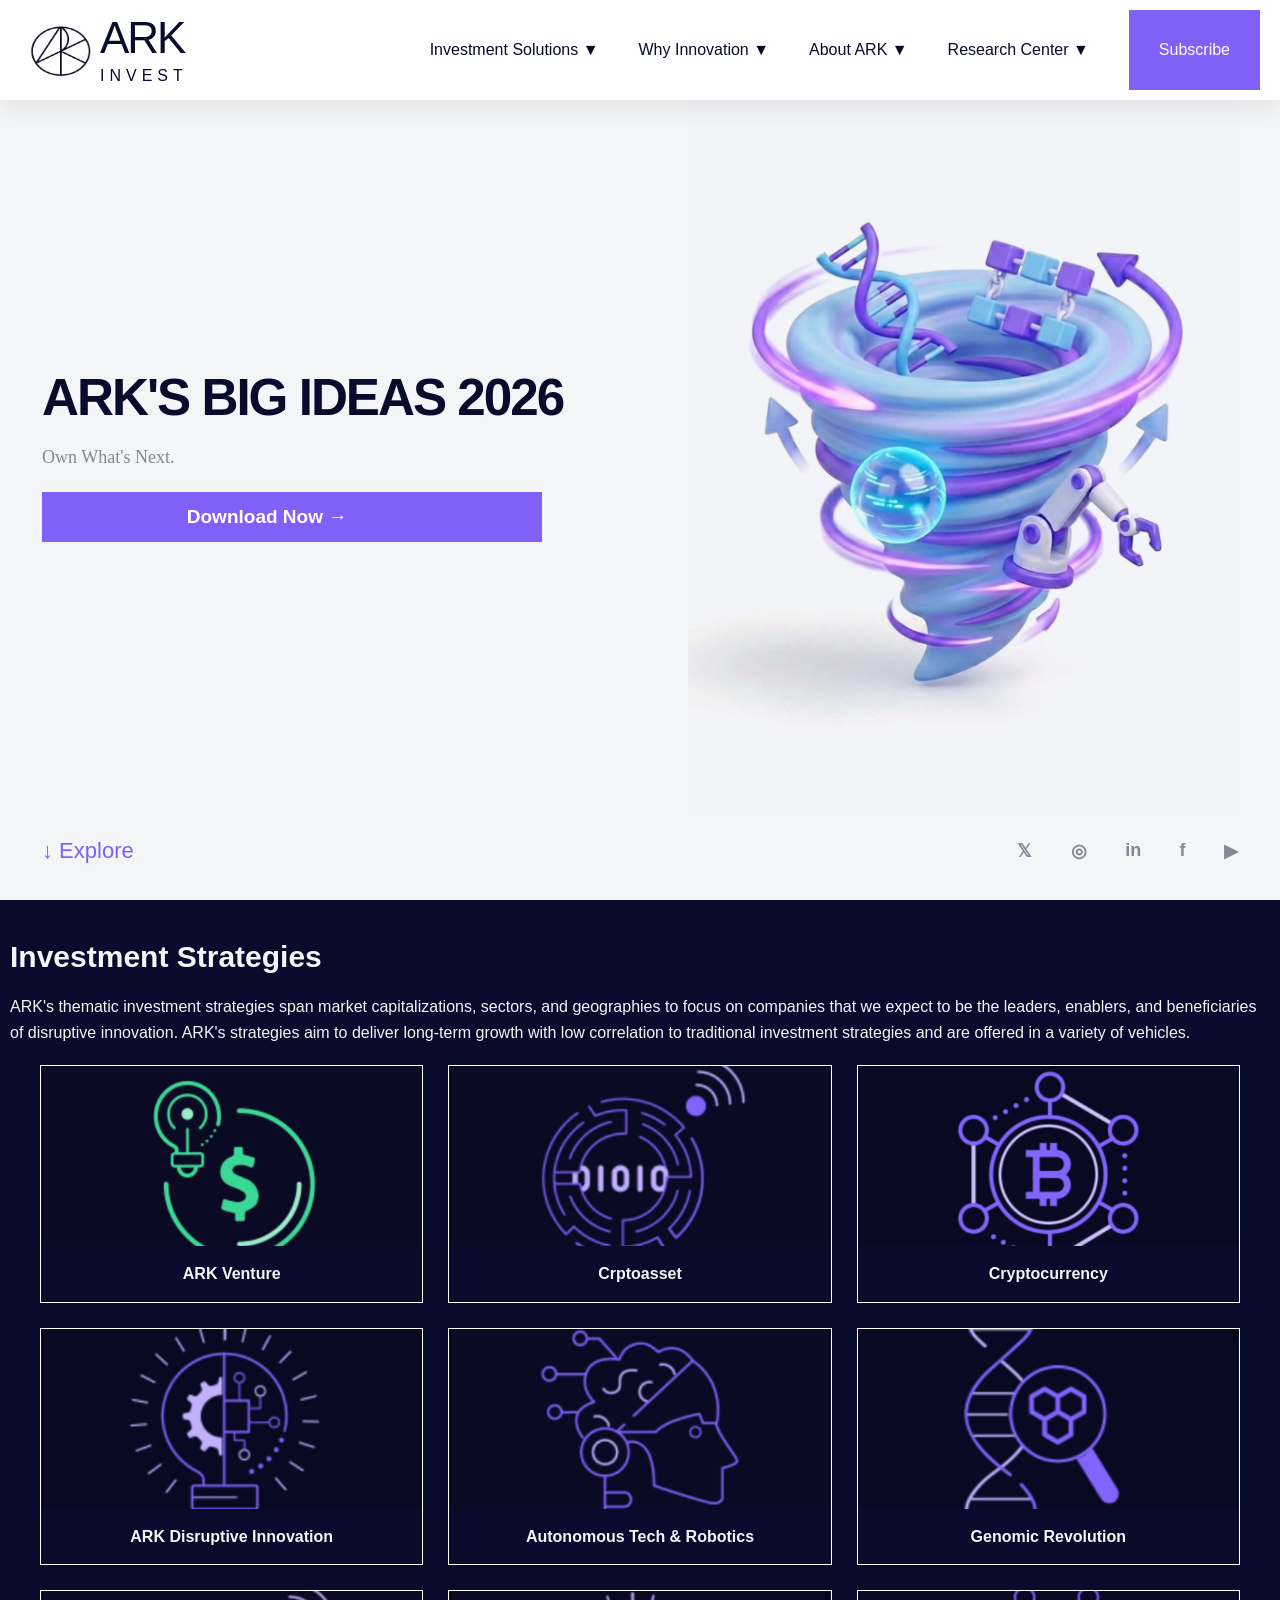
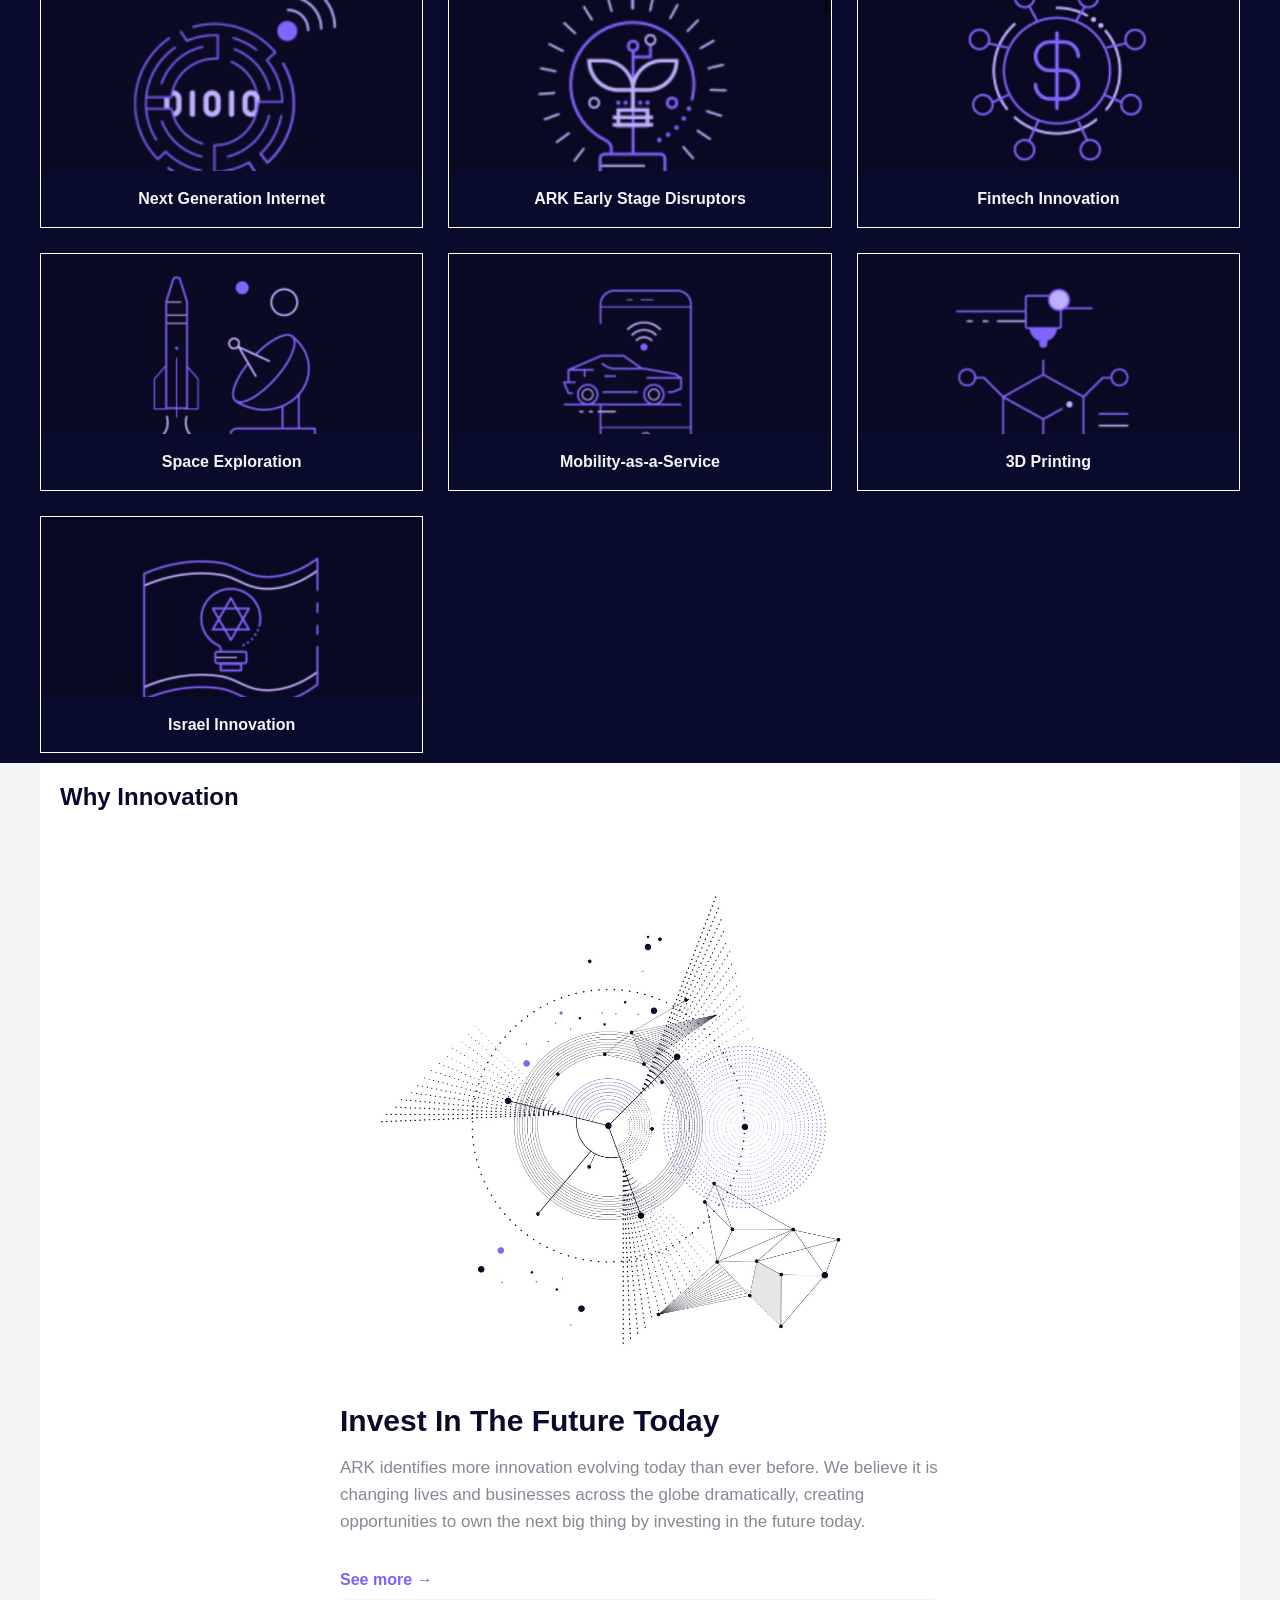
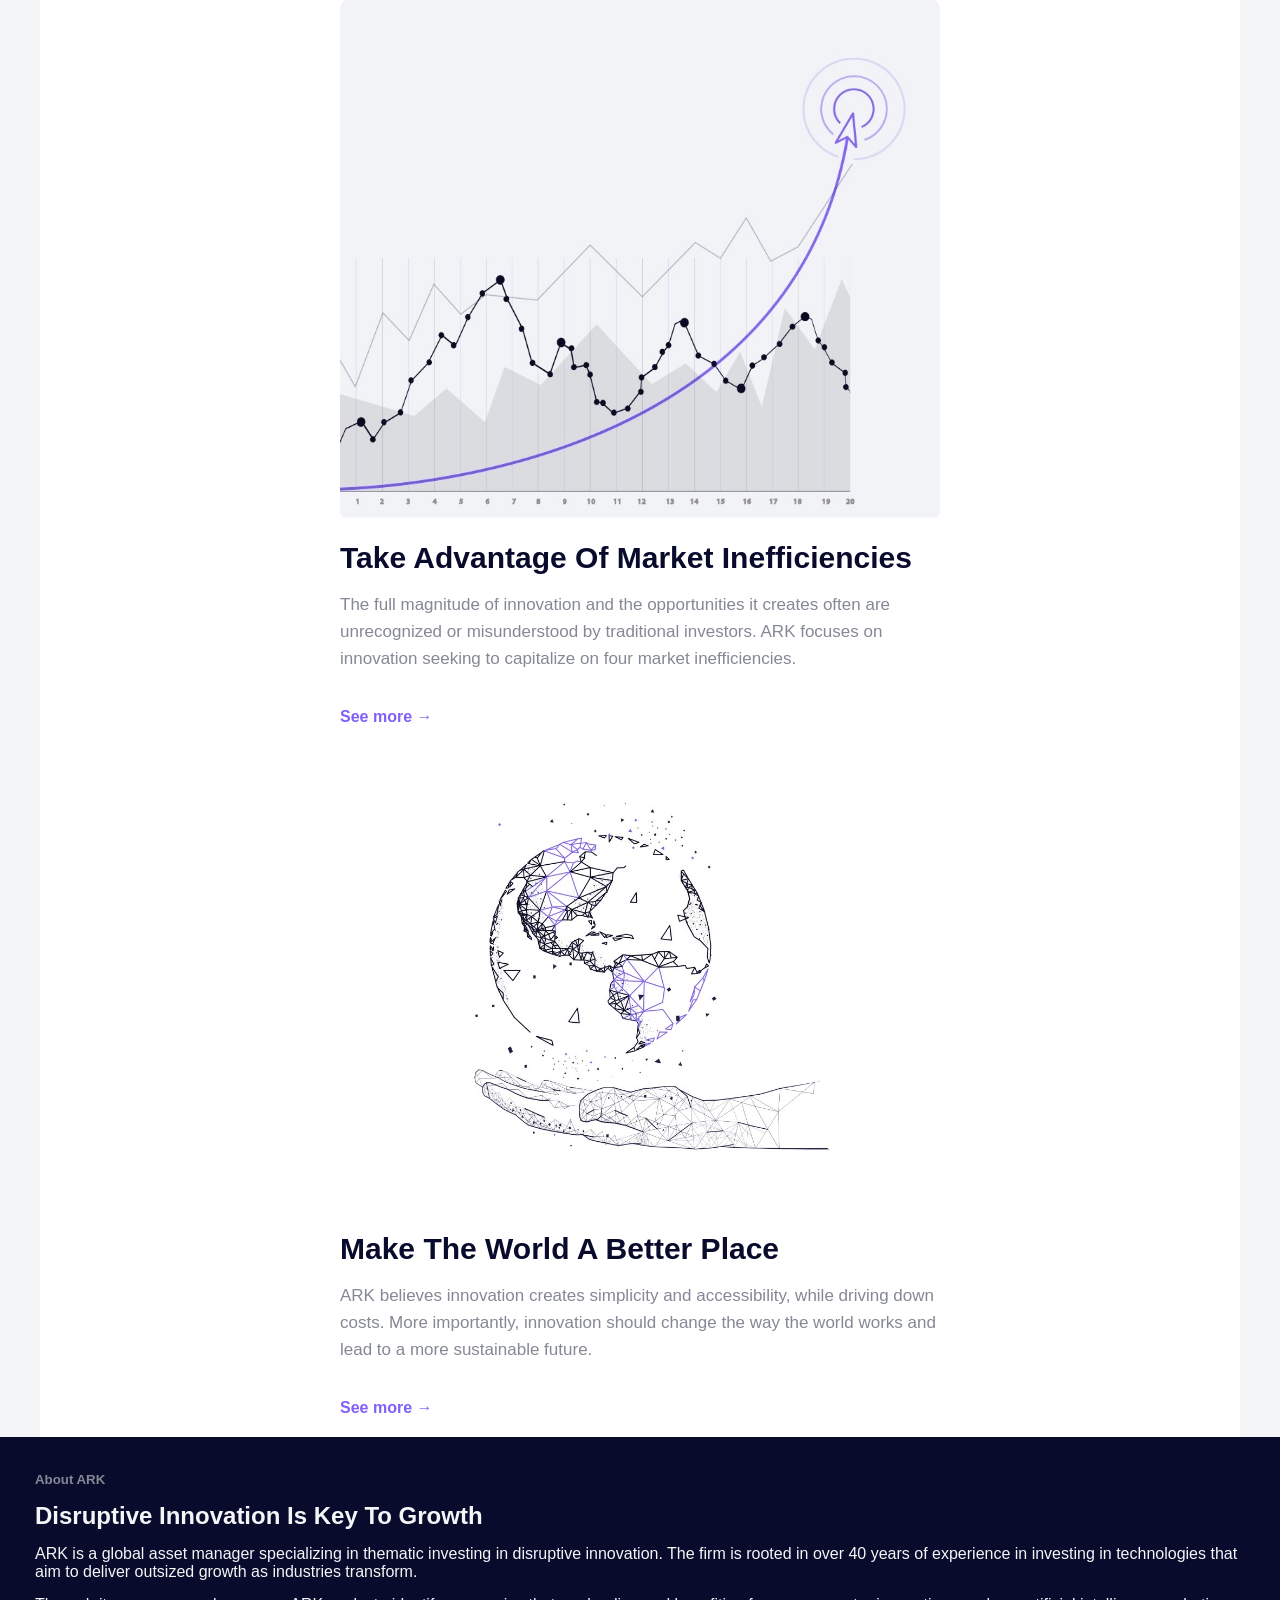
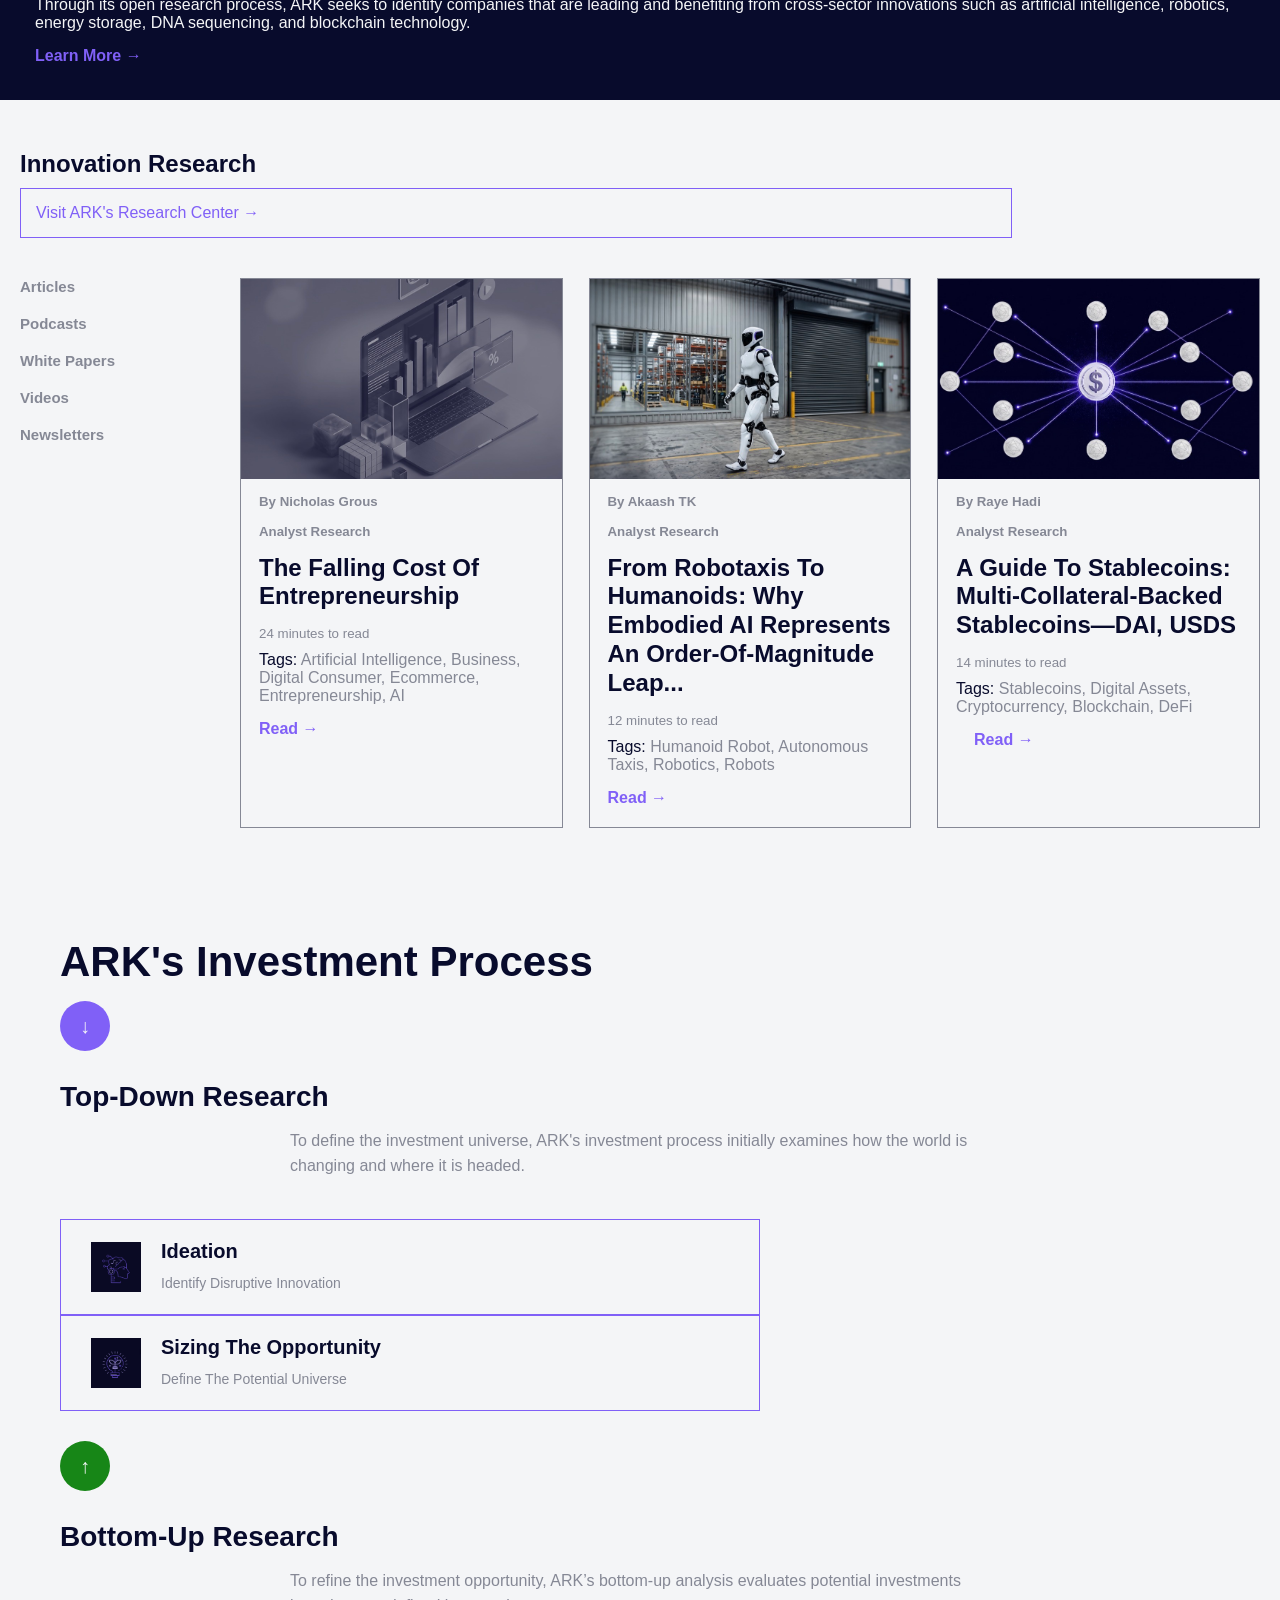
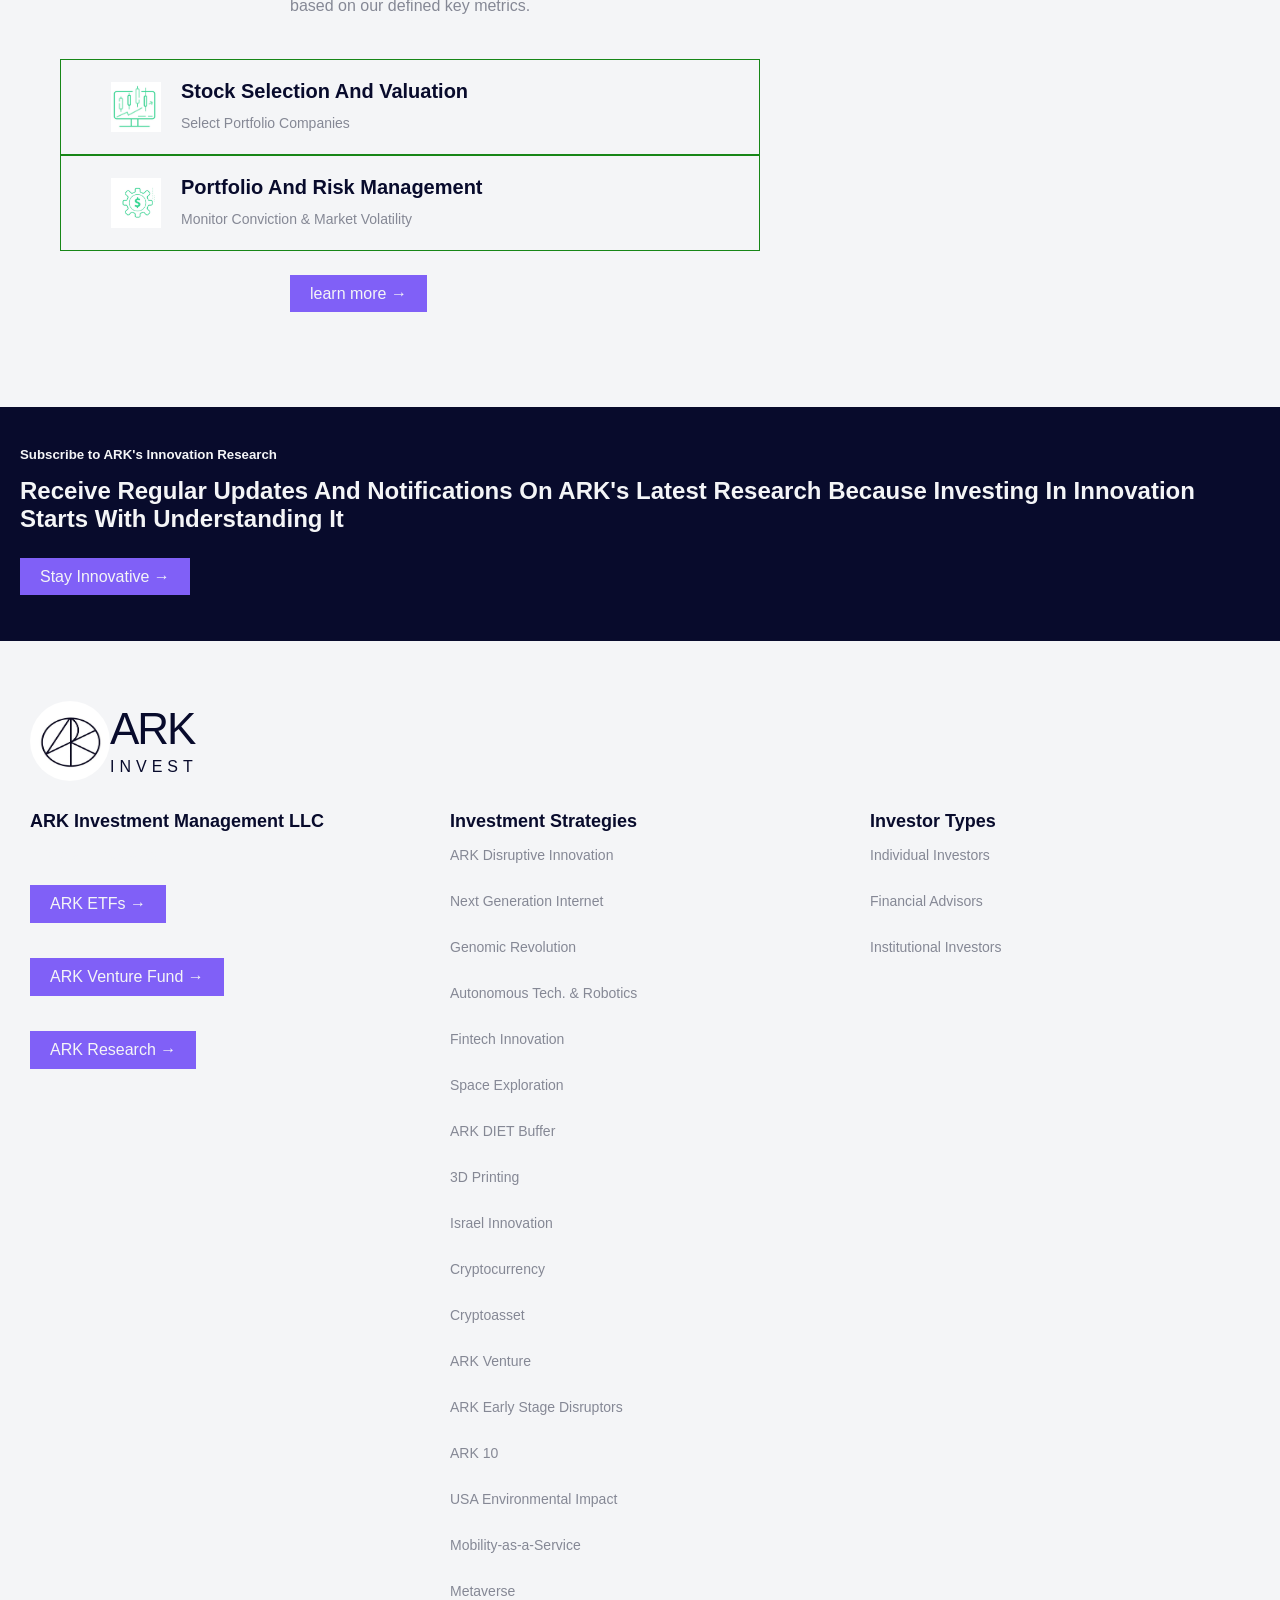
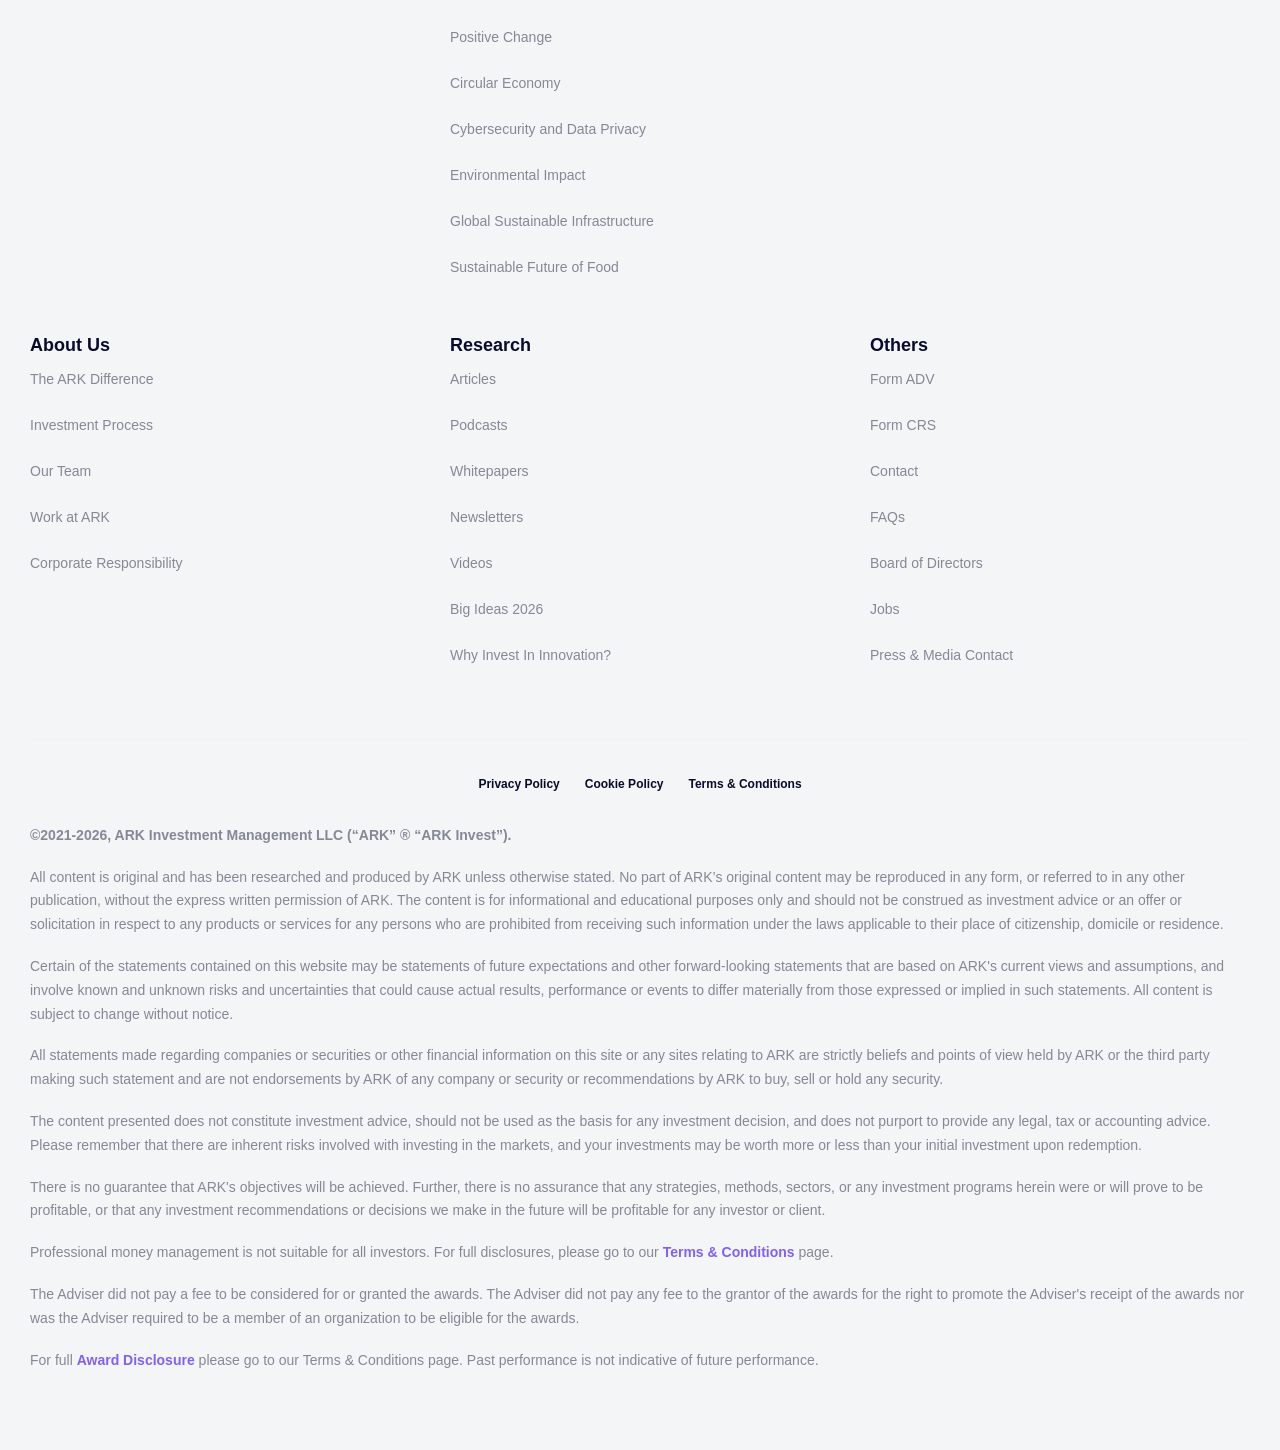
==== commit a0b36561: "menu setup" ====
--- a/index.html
+++ b/index.html
@@ -20,13 +20,18 @@
               <small>INVEST</small>
             </div>
         </div>
-        <div class="menu-btn">
-            <a href=""><i class="fa fa-search search-icon"></i></a>
-         <button id="menu-btn">
-          <i id="menu-icon" class="fa fa-bars"></i>
-          <i id="close-icon" class="fa fa-times" style="display: none"></i>
-        </button>
-  </div>
+         <div class="menu-btn">
+
+      <a href="">
+        <i class="fa fa-search search-icon"></i>
+      </a>
+
+      <button id="menu-btn" aria-label="Open menu">
+        <i id="menu-icon" class="fa fa-bars"></i>
+        <i id="close-icon" class="fa fa-times"></i>
+      </button>
+
+    </div>
          <div class="For-large-screen">
             <ul>
               <li><a href="">Investment Solutions ▼</a></li>
@@ -39,7 +44,36 @@
       </div>
     </header>
 
-  <main>
+    <nav class="mobile-menu" id="mobile-menu">
+
+  <ul>
+    <li>
+      <a href="">Investment Solutions</a> <p>→</p>
+    </li>
+
+    <li>
+      <a href="">Why Innovation</a> <p>→</p>
+    </li>
+
+    <li>
+      <a href="">About ARK</a><p>→</p>
+    </li>
+
+    <li>
+      <a href="">Research Center</a><p>→</p>
+    </li>
+
+  </ul>
+
+  <p  class="mobile-subscribe"> <a href=""  class="mobile-subscribe-a">
+    Subscribe
+  </a></p>
+
+ 
+
+</nav>
+
+  <main id="main-container">
     <section class="hero">
 
         <div class="large-hero-content">
@@ -55,7 +89,7 @@
       <img src="ark-images/ark hero .jpg" class="hero-img" alt="Hero image">
       </div>
     <div  class="explore">
-      <a href="#" class="explore-link"><span >⬇</span>  Explore</a>
+      <a href="#" class="explore-link"><span >↓</span>  Explore</a>
 
        <div class="socials">
           <a href="#" aria-label="Twitter">𝕏</a>
@@ -305,7 +339,7 @@
 
 <section class="ark-process">
     <h2>ARK's Investment Process</h2>
-    <h6>⬇</h6>
+    <h6>↓</h6>
     <h4>Top-Down Research</h4>
     <p>To define the investment universe, ARK's 
         investment process initially examines how the world
@@ -328,7 +362,7 @@
    </div>
 
    <article  class="Bottom-Up" >
-     <h6>⬆</h6>
+     <h6>↑</h6>
 
      <h4>Bottom-Up Research</h4>
 
@@ -618,6 +652,7 @@
 </footer>
 
 </main>
+<script src="ark.js"></script>
 
 </body>
 </html>
--- a/ark.css
+++ b/ark.css
@@ -81,7 +81,7 @@
 #menu-btn {
   background: transparent;
   color: var(--navy);
-  font-size: 20px;
+  font-size: 25px;
   margin-left: auto;
   cursor: pointer;
 }
@@ -865,28 +865,6 @@
   }
 }
 
-
-
-@media (max-width: 500px) {
-  .ark-process, .Bottom-Up  {
-    padding: 40px 15px;
-  }
-
-  .ark-process  div, .Bottom-Up div {
-    flex-direction: column;
-  }
-
-  .ark-process  div  img, .Bottom-Up div img {
-    width: 100%;
-    height: 180px;
-  }
-
-  .ark-process  div  div, .Bottom-Up div div {
-    padding: 18px;
-    text-align: center;
-  }
-}
-
 .Bottom-Up{
     margin-bottom: 30px;
 }
@@ -943,8 +921,6 @@
     margin-bottom: 35px;
 }
 
-
-
 .footer {
   width: 100%;
   padding: 60px 30px;
@@ -1000,9 +976,6 @@
   color: var(--purple);
 }
 
-
-
-
 .faq-title {
   width: 100%;
 
@@ -1029,15 +1002,10 @@
   display: none;
 }
 
-
-
 .faq-content {
   max-height: none;
 }
 
-
-
-
 @media (max-width: 900px) {
 
   .footer-top {
@@ -1045,8 +1013,6 @@
   }
 
 }
-
-
 
 @media (max-width: 600px) {
 
@@ -1176,4 +1142,83 @@
     font-size: 12px;
   }
 
+}
+
+
+#close-icon {
+  display: none;
+  font-size: 30px;
+}
+
+
+#mobile-menu {
+  position: fixed;
+  top: 0;
+  left: 0;
+  width: 100%;
+  height: 100vh;
+  background: white;
+  z-index: 999;
+  align-items: center;
+ padding-top: 70px;
+  opacity: 0;
+  visibility: hidden;
+  pointer-events: none;
+  transition: 0.3s ease;
+}
+#mobile-menu.active {
+  opacity: 1;
+  visibility: visible;
+  pointer-events: auto;
+}
+.mobile-menu ul li{
+  display: flex;
+  align-items: center;
+  justify-content: space-between;
+  width: 100%;
+  border-top: 1px solid var(--gray);
+  padding: 30px 20px;
+}
+#mobile-menu ul li a {
+  color: var(--navy);
+  text-decoration: none;
+  font-size: 18px;
+  font-weight: 700;
+}
+#mobile-menu a:hover{
+  color: var(--purple);
+}
+
+ .mobile-subscribe {
+  background: var(--purple);
+  padding: 30px 20px;
+  font-size: 17px;
+  color: var(--light);
+  width: 100%;
+}
+ .mobile-subscribe-a {
+  color: var(--light);
+  font-size: bold;
+}
+ .mobile-subscribe-a:hover {
+  color: var(--navy);
+}
+
+
+
+.header {
+  position: relative;
+  z-index: 1001;
+}
+
+@media (min-width: 1000px) {
+
+  #mobile-menu {
+    display: none;
+  }
+
+  .menu-btn {
+    display: none;
+  }
+
 }
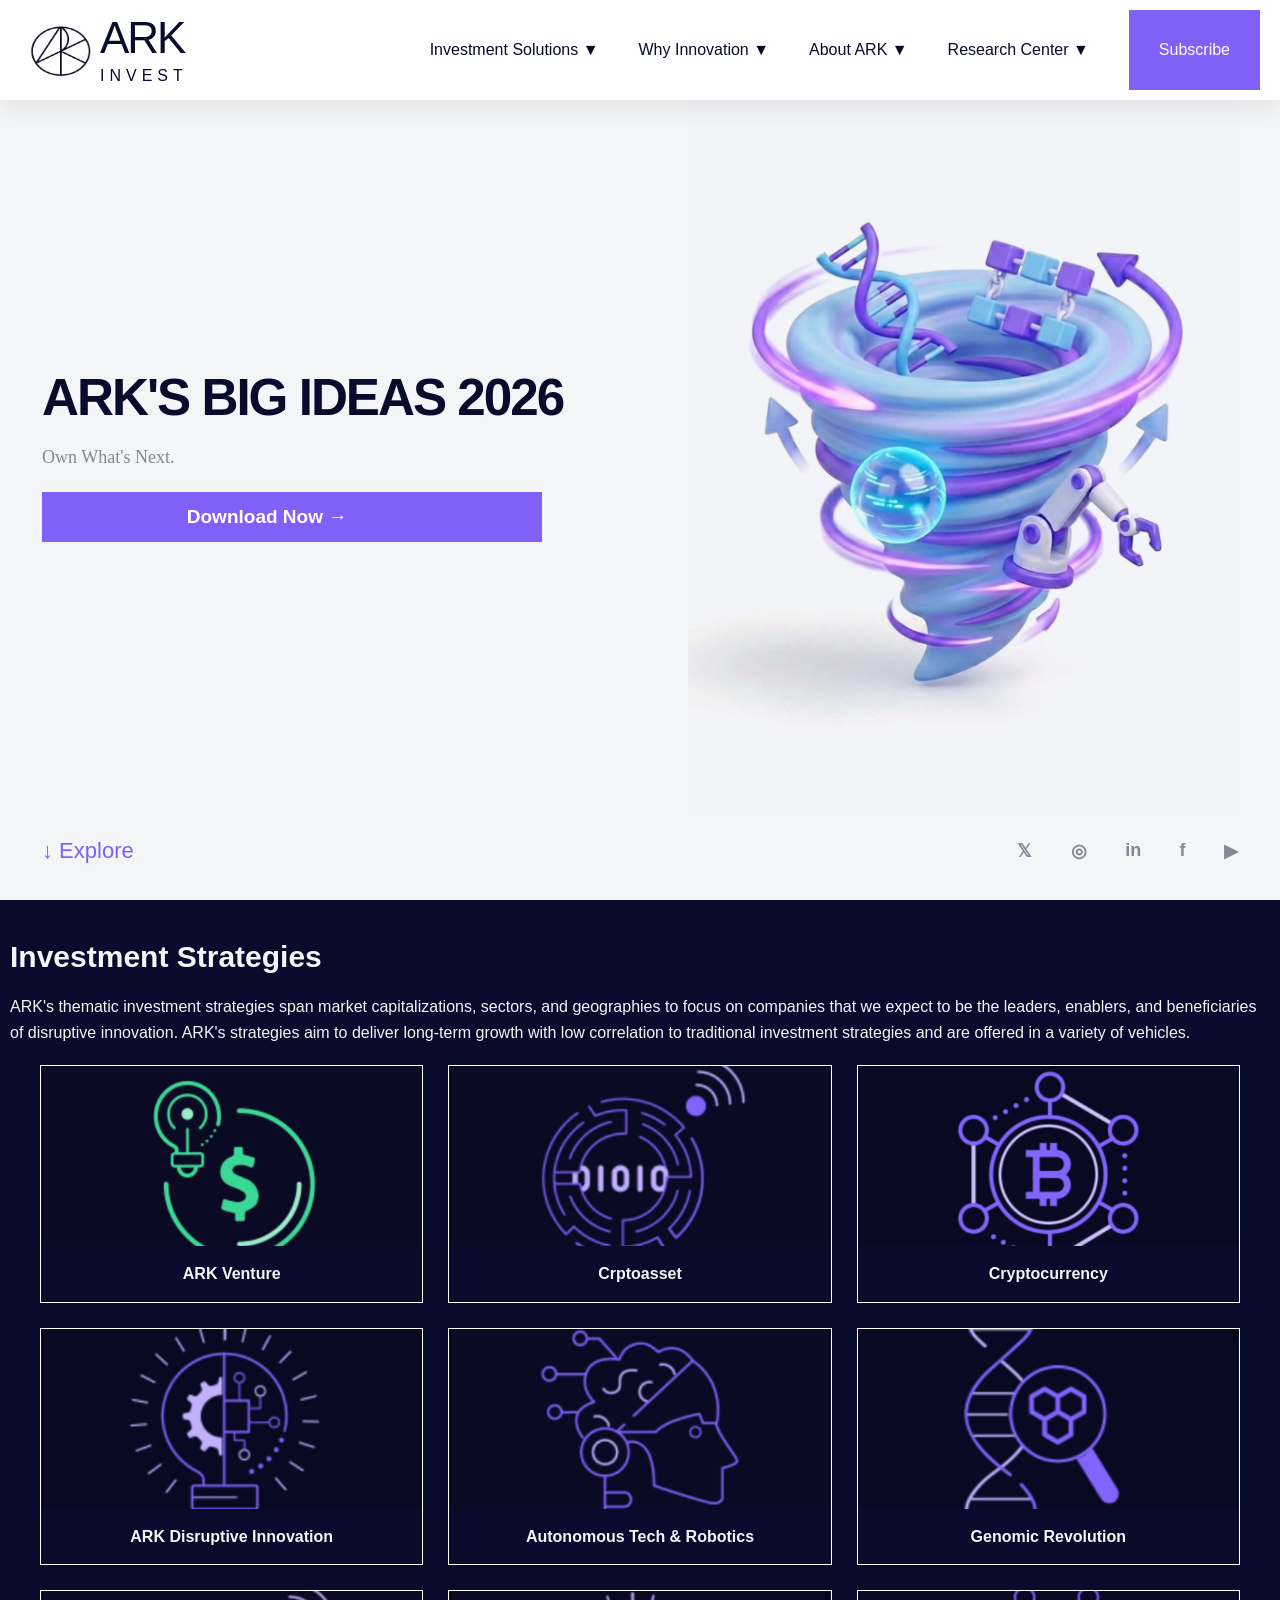
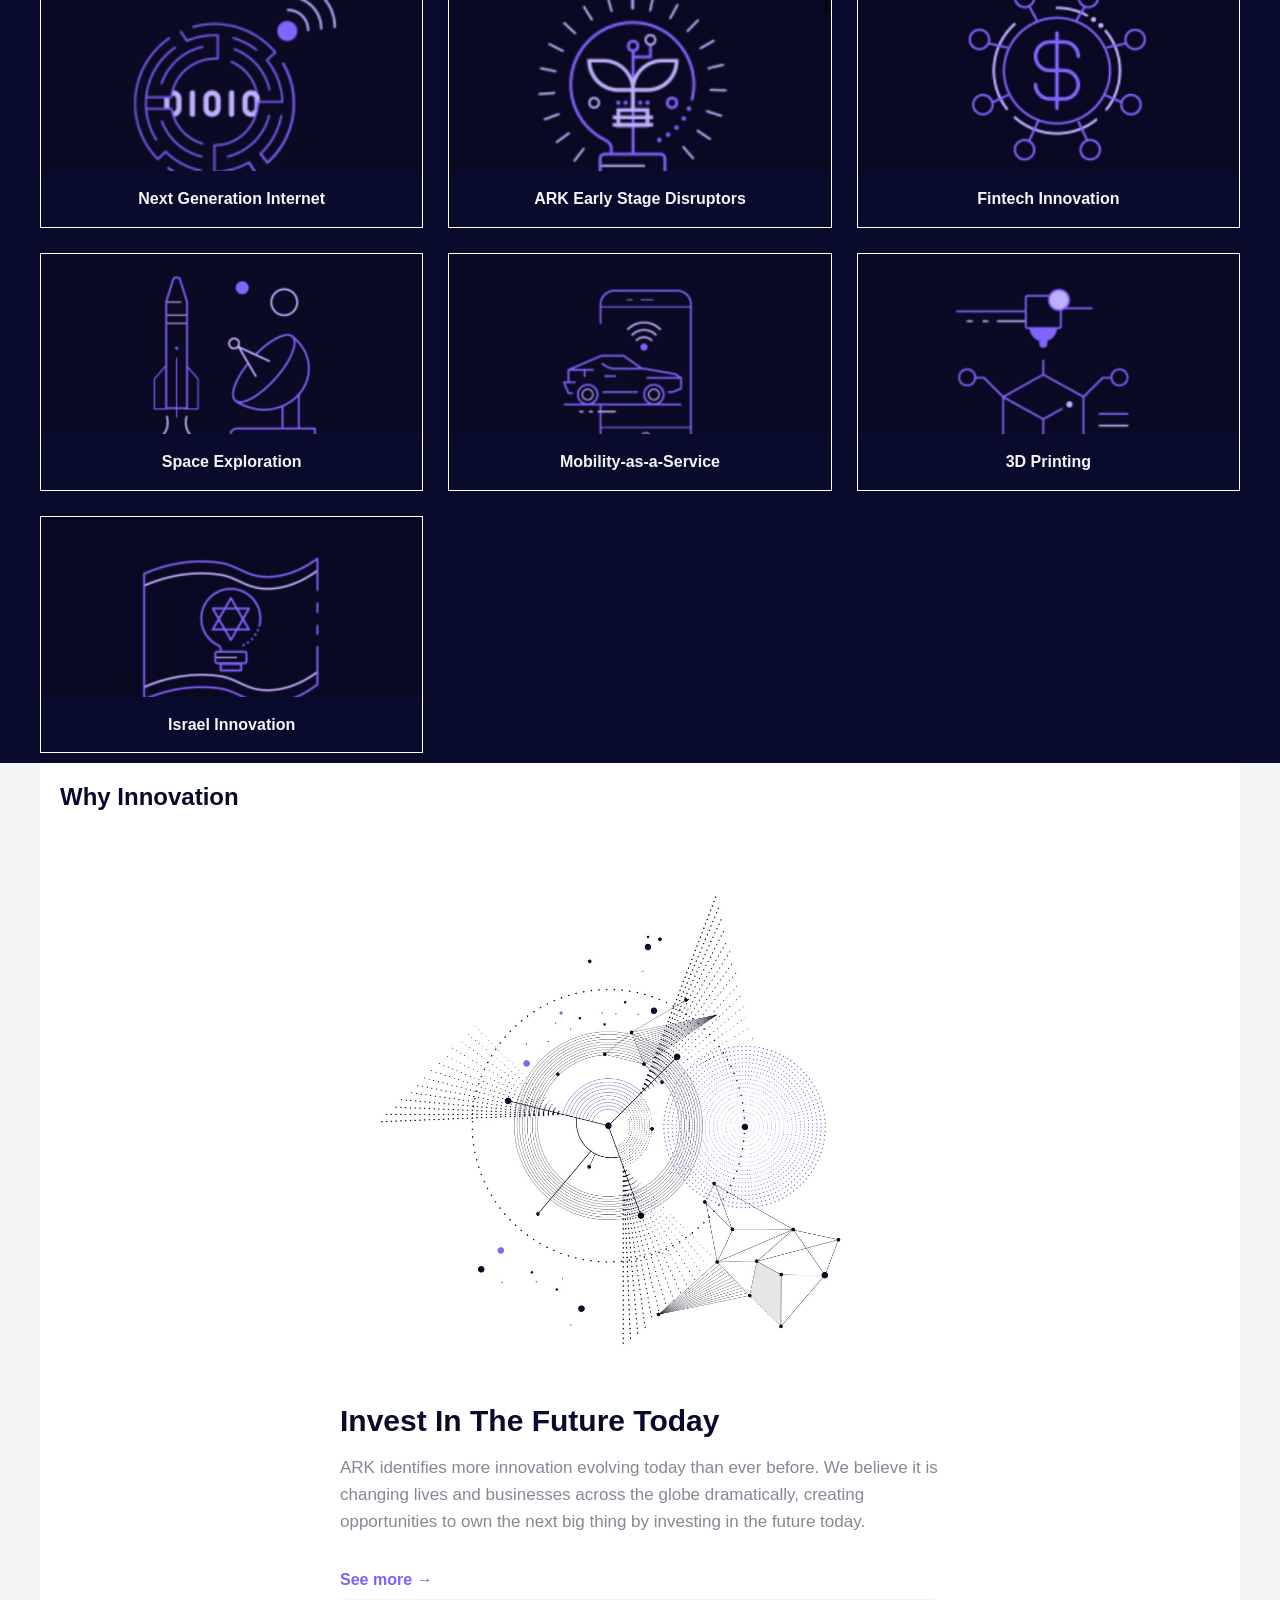
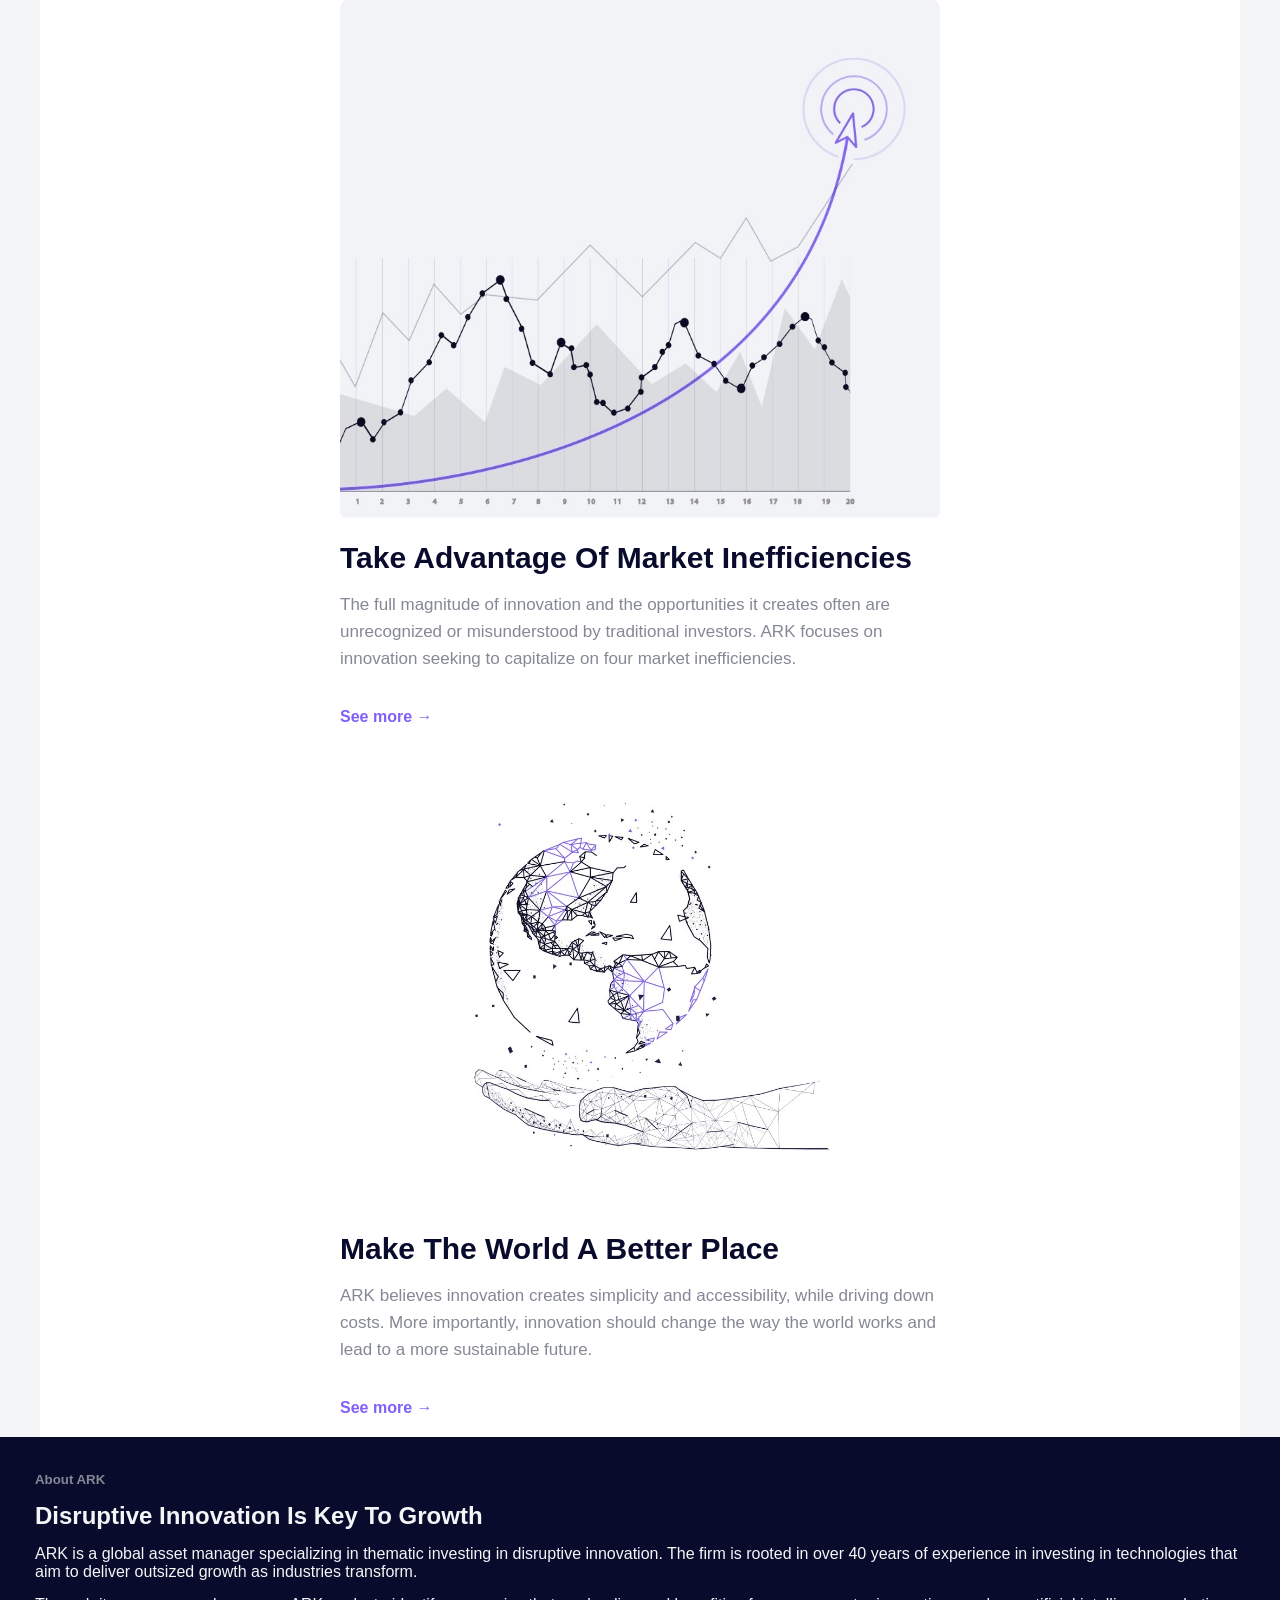
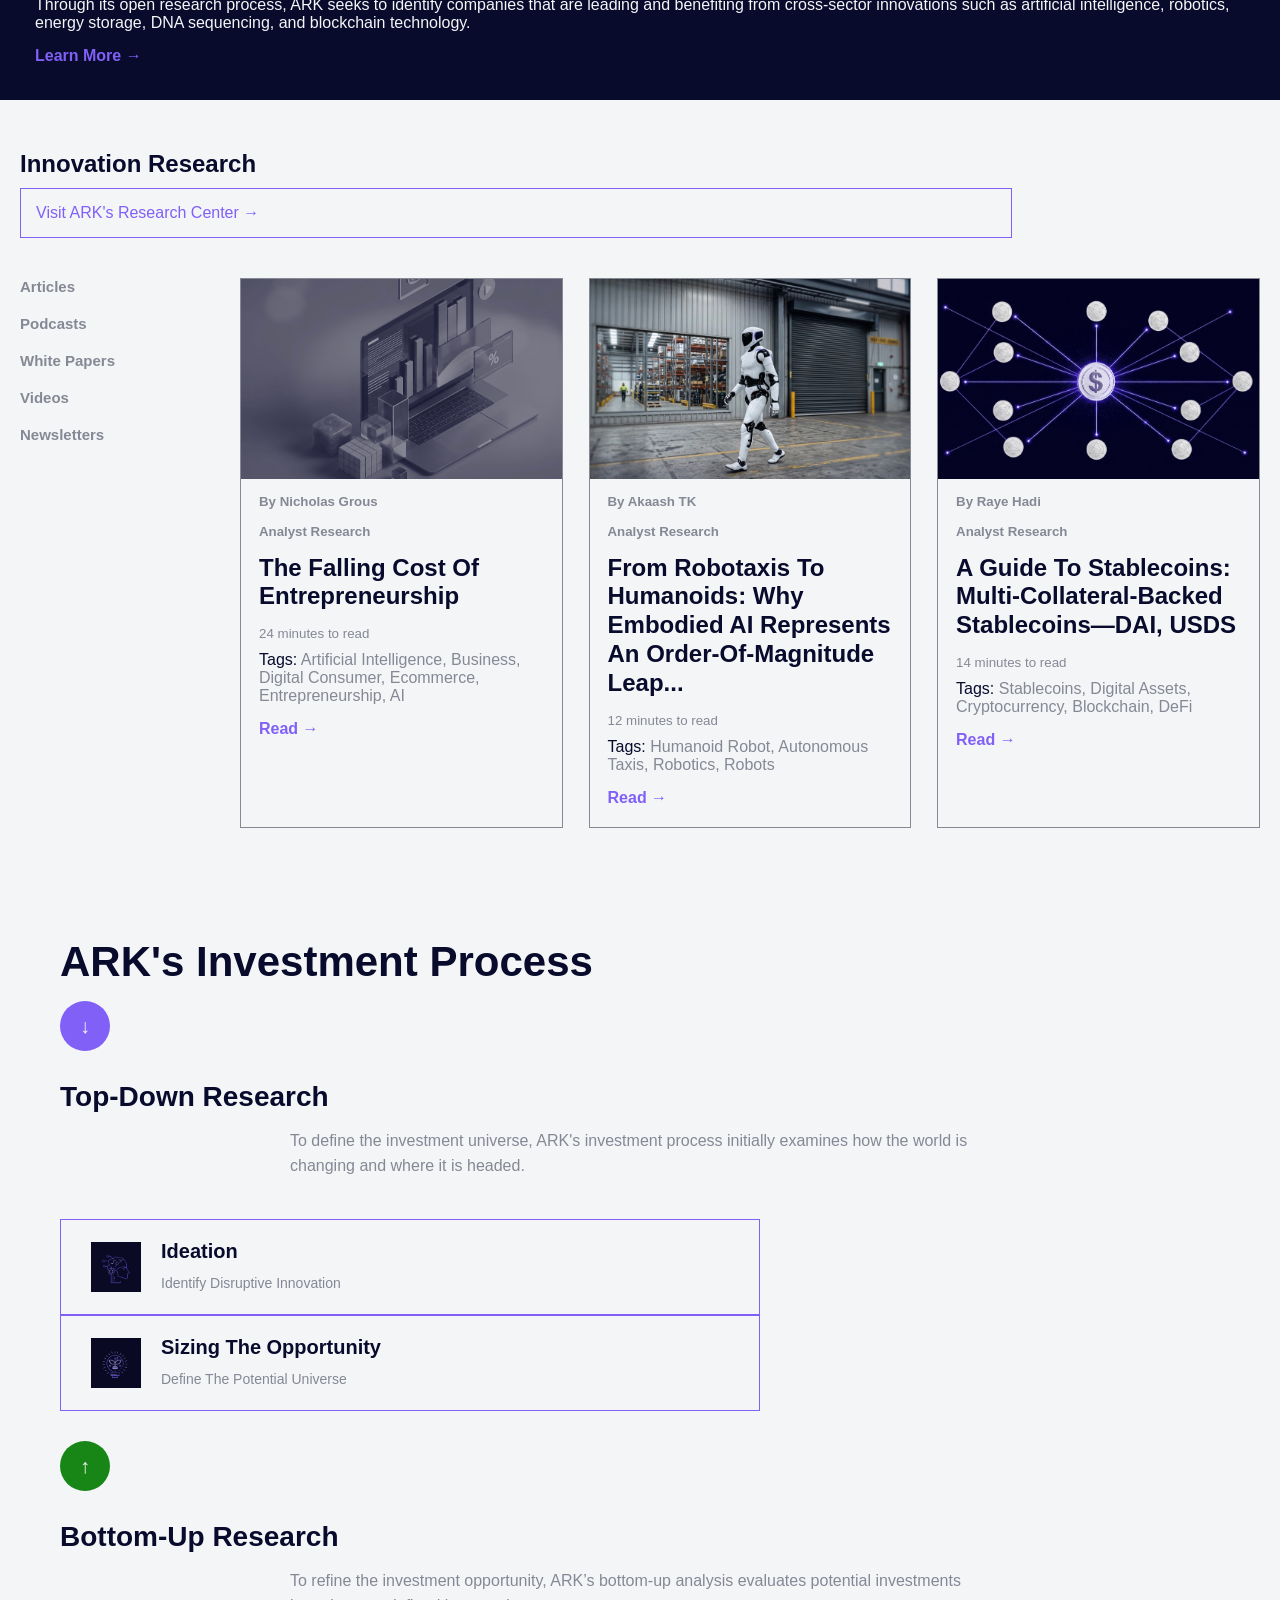
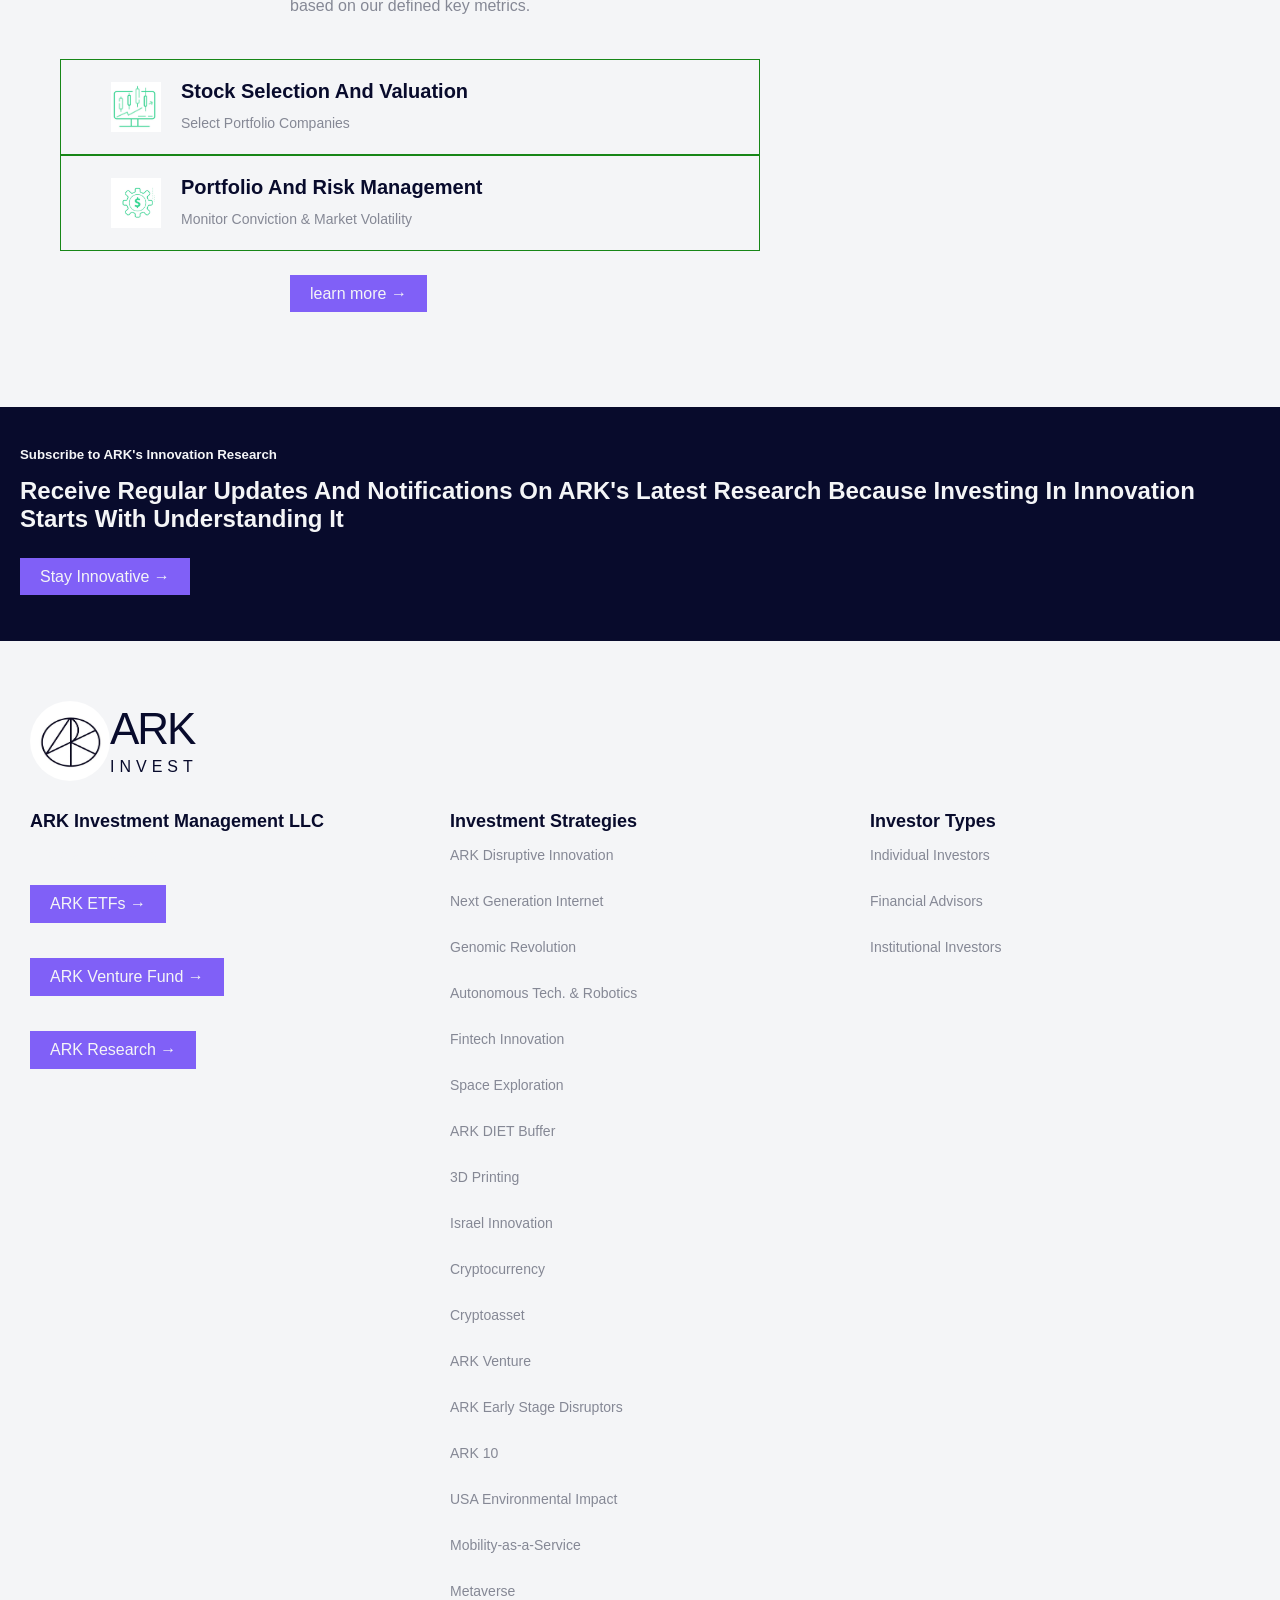
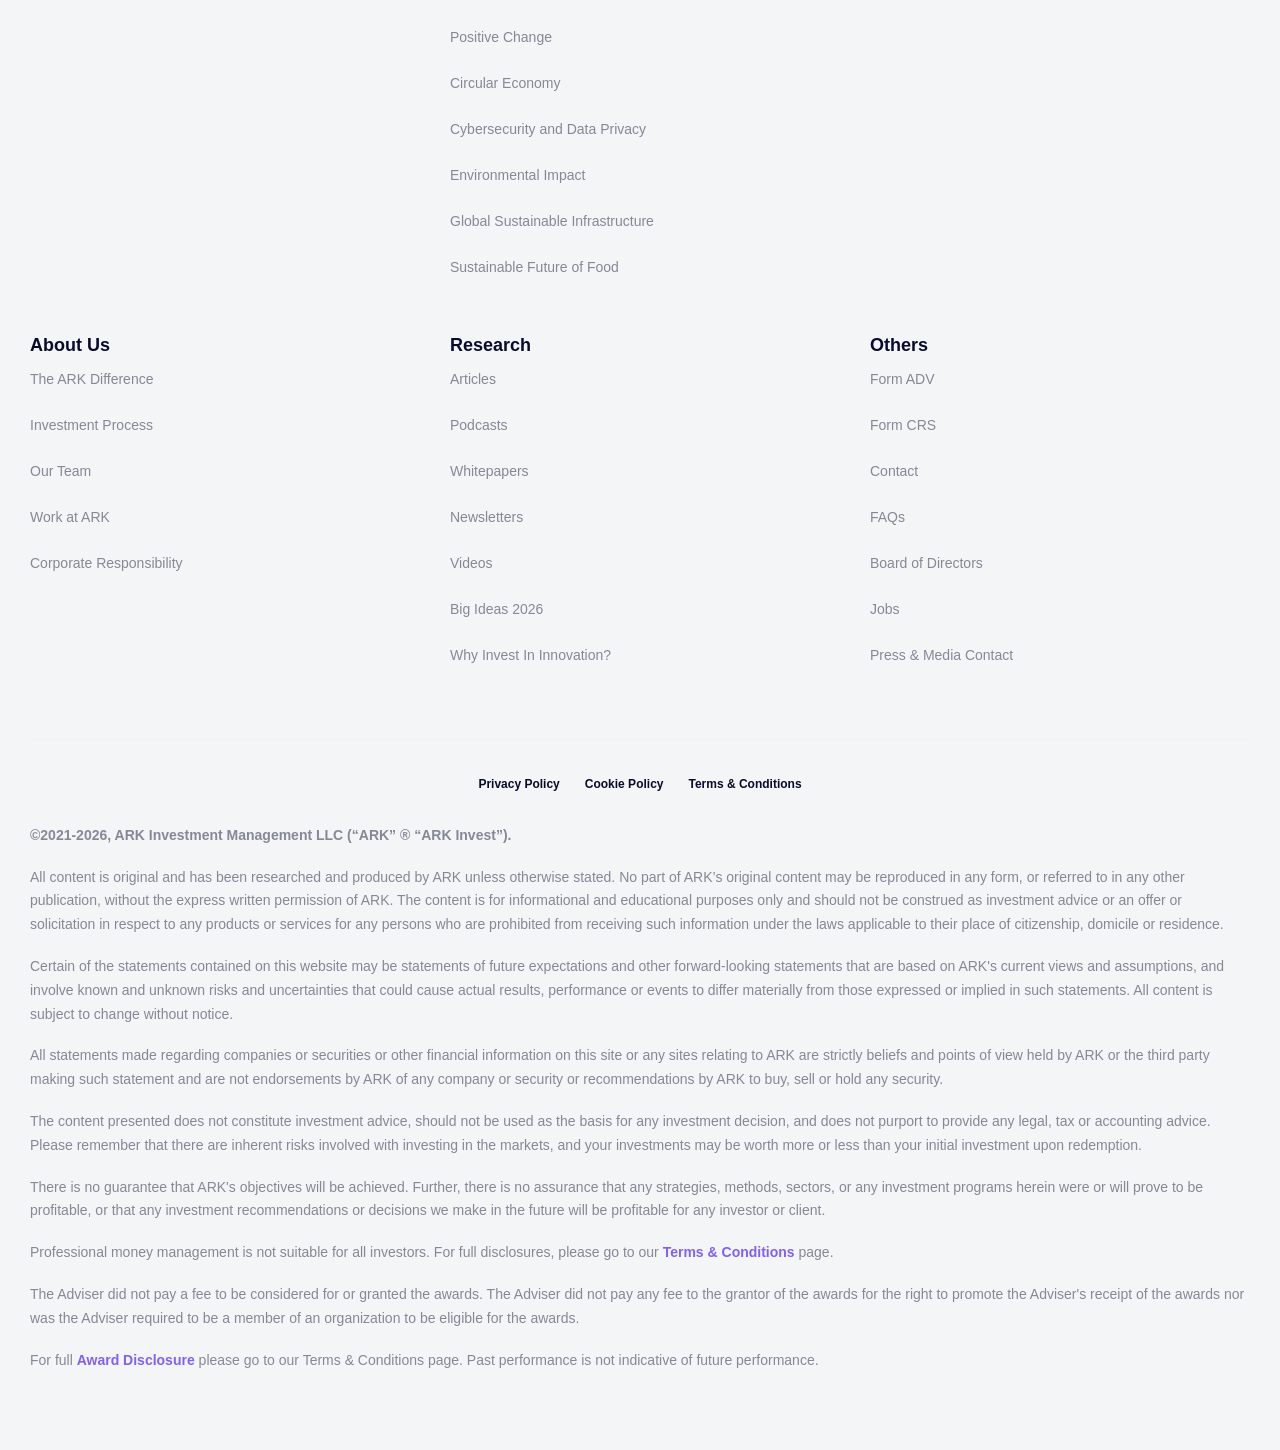
==== commit 6c1d9d29: "menu completed" ====
--- a/index.html
+++ b/index.html
@@ -1,658 +1,652 @@
-<!DOCTYPE html>
+<!doctype html>
 <html lang="en">
-<head>
-    <meta charset="UTF-8">
-    <meta name="viewport" content="width=device-width, initial-scale=1.0">
-     <link rel="stylesheet" href="ark.css" />
-     <link
+  <head>
+    <meta charset="UTF-8" />
+    <meta name="viewport" content="width=device-width, initial-scale=1.0" />
+    <link rel="stylesheet" href="ark.css" />
+    <link
       rel="stylesheet"
       href="https://cdnjs.cloudflare.com/ajax/libs/font-awesome/6.5.1/css/all.min.css"
     />
     <title>ARK invest</title>
-</head>
-<body>
+  </head>
+  <body>
     <header class="header">
       <div class="header-container">
         <div class="logo-div">
           <img src="ark-images/ark logo.jpg" alt="logo" class="logoimg" />
-            <div class="logo-text">
-              <strong>ARK</strong>
-              <small>INVEST</small>
-            </div>
-        </div>
-         <div class="menu-btn">
-
-      <a href="">
-        <i class="fa fa-search search-icon"></i>
-      </a>
-
-      <button id="menu-btn" aria-label="Open menu">
-        <i id="menu-icon" class="fa fa-bars"></i>
-        <i id="close-icon" class="fa fa-times"></i>
-      </button>
-
-    </div>
-         <div class="For-large-screen">
-            <ul>
-              <li><a href="">Investment Solutions ▼</a></li>
-              <li><a href="">Why Innovation ▼</a></li>
-              <li><a href="">About ARK ▼</a></li>
-              <li><a href="">Research Center ▼</a></li>
-            </ul>
-          </div>
-            <div class="Subscribe"><a href=""><span>Subscribe</span></a></div>
+          <div class="logo-text">
+            <strong>ARK</strong>
+            <small>INVEST</small>
+          </div>
+        </div>
+        <div class="menu-btn">
+          <a href="">
+            <i class="fa fa-search search-icon"></i>
+          </a>
+
+          <button id="menu-btn" aria-label="Open menu">
+            <i id="menu-icon" class="fa fa-bars"></i>
+            <i id="close-icon" class="fa fa-times"></i>
+          </button>
+        </div>
+        <div class="For-large-screen">
+          <ul>
+            <li><a href="">Investment Solutions ▼</a></li>
+            <li><a href="">Why Innovation ▼</a></li>
+            <li><a href="">About ARK ▼</a></li>
+            <li><a href="">Research Center ▼</a></li>
+          </ul>
+        </div>
+        <div class="Subscribe">
+          <a href=""><span>Subscribe</span></a>
+        </div>
       </div>
     </header>
 
     <nav class="mobile-menu" id="mobile-menu">
-
-  <ul>
-    <li>
-      <a href="">Investment Solutions</a> <p>→</p>
-    </li>
-
-    <li>
-      <a href="">Why Innovation</a> <p>→</p>
-    </li>
-
-    <li>
-      <a href="">About ARK</a><p>→</p>
-    </li>
-
-    <li>
-      <a href="">Research Center</a><p>→</p>
-    </li>
-
-  </ul>
-
-  <p  class="mobile-subscribe"> <a href=""  class="mobile-subscribe-a">
-    Subscribe
-  </a></p>
-
- 
-
-</nav>
-
-  <main id="main-container">
-    <section class="hero">
-
+      <ul>
+        <li>
+          <div class="menu-title">
+            <a href="#">Investment Solutions</a>
+            <p class="menu-arrow">→</p>
+          </div>
+
+          <div class="menu-box">
+            <h4>Disruptive Innovation Equities</h4>
+            <p class="menu-box-p">ACTIVELY MANAGED</p>
+            <a href="#">ARK Disruptive Innovation</a>
+            <a href="#">ARK Autonomous Tech. and Robotics</a>
+            <a href="#">Next Generation Internet</a>
+            <a href="#">Genomic Revolution</a>
+            <a href="#">Fintech Innovation</a>
+            <a href="#">Space Exploration</a>
+            <p class="menu-box-p">INDEXED</p>
+            <a href="#">3D Printing</a>
+            <a href="#">Israel Innovation</a>
+            <h4>Private / Alternatives</h4>
+            <a href="#">ARK Venture</a>
+            <h4>Structured Strategies</h4>
+            <a href="#">ARK DIET Buffer</a>
+            <h4>Digital Assets</h4>
+            <a href="#">Bitcoin</a>
+            <a href="#">Cryptocurrency</a>
+            <a href="#">Cryptoasset</a>
+          </div>
+        </li>
+
+        <li>
+          <div class="menu-title">
+            <a href="#">Why Innovation</a>
+            <p class="menu-arrow">→</p>
+          </div>
+
+          <div class="menu-box">
+            <a href="#">The ARK Difference</a>
+            <a href="#"> Investment Process</a>
+            <a href="#"> Why Innovation</a>
+          </div>
+        </li>
+
+        <li>
+          <div class="menu-title">
+            <a href="#">About ARK</a>
+            <p class="menu-arrow">→</p>
+          </div>
+
+          <div class="menu-box">
+            <a href="#">Our Team</a>
+            <a href="#"> Board of Directors</a>
+            <a href="#">ARK Swag Store</a>
+            <a href="#">Work at ARK</a>
+            <a href="#">Corporate Responsibility</a>
+            <a href="#">FAQ</a>
+          </div>
+        </li>
+
+        <li>
+          <div class="menu-title">
+            <a href="#">Research Center</a>
+            <p class="menu-arrow">→</p>
+          </div>
+
+          <div class="menu-box">
+            <a href="#">Articles</a>
+            <a href="#">Whitepapers</a>
+            <a href="#">Videos</a>
+            <a href="#">Big Ideas 2026</a>
+            <a href="#">Podcasts</a>
+            <a href="#">Newsletters</a>
+            <a href="#">Crypto Reports</a>
+          </div>
+        </li>
+      </ul>
+
+      <p class="mobile-subscribe">
+        <a href="menu.html#Subscribe-in-menu" class="mobile-subscribe-a">
+          Subscribe
+        </a>
+      </p>
+    </nav>
+
+    <main id="main-container">
+      <section class="hero">
         <div class="large-hero-content">
-        <div class="hero-content">
-
-        <h1>ARK'S BIG IDEAS 2026</h1>
-        <p class="tagline">Own What's Next.</p>
-
-        <a href="#" class="download-btn">
-           <span>Download Now →</span>          
-        </a>
-      </div>
-      <img src="ark-images/ark hero .jpg" class="hero-img" alt="Hero image">
-      </div>
-    <div  class="explore">
-      <a href="#" class="explore-link"><span >↓</span>  Explore</a>
-
-       <div class="socials">
-          <a href="#" aria-label="Twitter">𝕏</a>
-          <a href="#" aria-label="Instagram">◎</a>
-          <a href="#" aria-label="LinkedIn">in</a>
-          <a href="#" aria-label="Facebook">f</a>
-          <a href="#" aria-label="YouTube">▶</a>          
-       </div>
-     </div>
-    </section>
-
-    <section class="Investment-stategies">
-
+          <div class="hero-content">
+            <h1>ARK'S BIG IDEAS 2026</h1>
+            <p class="tagline">Own What's Next.</p>
+
+            <a href="#" class="download-btn">
+              <span>Download Now →</span>
+            </a>
+          </div>
+          <img
+            src="ark-images/ark hero .jpg"
+            class="hero-img"
+            alt="Hero image"
+          />
+        </div>
+        <div class="explore">
+          <a href="#" class="explore-link"><span>↓</span> Explore</a>
+
+          <div class="socials">
+            <a href="#" aria-label="Twitter">𝕏</a>
+            <a href="#" aria-label="Instagram">◎</a>
+            <a href="#" aria-label="LinkedIn">in</a>
+            <a href="#" aria-label="Facebook">f</a>
+            <a href="#" aria-label="YouTube">▶</a>
+          </div>
+        </div>
+      </section>
+
+      <section class="Investment-stategies">
         <h1>Investment Strategies</h1>
 
-        <p>ARK's thematic investment strategies span market capitalizations, sectors,
-             and geographies to focus on companies that we expect to be the leaders, 
-             enablers, and beneficiaries of disruptive innovation.
-             ARK's strategies aim to deliver long-term growth with low correlation to
-              traditional investment strategies and are offered in a variety of vehicles.</p>
-
-
-         <div class="grid-container">
-              <div class="grid"> 
-                <div class="grid-item">
-                 <img src="ark-images/IMG_3068.jpeg" alt="Project 1">
-                   <p> ARK Venture</p>
-                   <span class="see-more">See more →</span>
-                </div>     
-                <div class="grid-item">
-                 <img src="ark-images/IMG_3058.jpeg" alt="Project 1">
-                   <p>Crptoasset </p>
-                   <span class="see-more">See more →</span>
-                </div>     
-                <div class="grid-item">
-                 <img src="ark-images/IMG_3060.jpeg" alt="Project 1">
-                   <p> Cryptocurrency </p>
-                   <span class="see-more">See more →</span>
-                </div>     
-                <div class="grid-item">
-                 <img src="ark-images/IMG_3055.jpeg" alt="Project 1">
-                   <p>ARK Disruptive 
-                    Innovation
-                   </p>
-                   <span class="see-more">See more →</span>
-                </div>     
-                <div class="grid-item">
-                 <img src="ark-images/IMG_3059.jpeg" alt="Project 1">
-                   <p> Autonomous Tech & Robotics </p>
-                   <span class="see-more">See more →</span>
-                </div>     
-                <div class="grid-item">
-                 <img src="ark-images/IMG_3056.jpeg" alt="Project 1">
-                   <p>Genomic Revolution </p>
-                   <span class="see-more">See more →</span>
-                </div>     
-                <div class="grid-item">
-                 <img src="ark-images/IMG_3058.jpeg" alt="Project 1">
-                   <p>Next Generation Internet </p>
-                   <span class="see-more">See more →</span>
-                </div>     
-                <div class="grid-item">
-                 <img src="ark-images/IMG_3057.jpeg" alt="Project 1">
-                   <p>ARK Early Stage Disruptors</p>
-                   <span class="see-more">See more →</span>
-                </div>     
-                <div class="grid-item">
-                 <img src="ark-images/img222.jpg" alt="Project 1">
-                   <p>Fintech Innovation </p>
-                   <span class="see-more">See more →</span>
-                </div>     
-                <div class="grid-item">
-                 <img src="ark-images/IMG_3081.jpeg" alt="Project 1">
-                   <p>Space Exploration </p>
-                   <span class="see-more">See more →</span>
-                </div>     
-                <div class="grid-item">
-                 <img src="ark-images/IMG_3071.jpeg" alt="Project 1">
-                   <p>Mobility-as-a-Service </p>
-                   <span class="see-more">See more →</span>
-                </div>     
-                <div class="grid-item">
-                 <img src="ark-images/IMG_3070.jpeg" alt="Project 1">
-                   <p>3D Printing </p>
-                   <span class="see-more">See more →</span>
-                </div>     
-                <div class="grid-item">
-                 <img src="ark-images/IMG_3069.jpeg" alt="Project 1">
-                   <p>Israel Innovation </p>
-                   <span class="see-more">See more →</span>
-                </div>                        
-              </div>
-            </div>
-    </section>
-
-    <section class="Why-Innovation">
-         <h1>Why Innovation</h1>
-        <div class="Why-Innovation-container">    
-            <img src="ark-images/IMG_3072.jpeg" alt="WHY Innovation 1">
-            <h3>Invest In The Future Today</h3>
-            <p>ARK identifies more innovation evolving today than ever before. 
-                We believe it is changing lives and businesses across the globe dramatically, 
-                creating opportunities to own the next
-                 big thing by investing in the future today.</p>
-
-                 <a href="">See more →</a>
-        </div>
+        <p>
+          ARK's thematic investment strategies span market capitalizations,
+          sectors, and geographies to focus on companies that we expect to be
+          the leaders, enablers, and beneficiaries of disruptive innovation.
+          ARK's strategies aim to deliver long-term growth with low correlation
+          to traditional investment strategies and are offered in a variety of
+          vehicles.
+        </p>
+
+        <div class="grid-container">
+          <div class="grid">
+            <div class="grid-item">
+              <img src="ark-images/IMG_3068.jpeg" alt="Project 1" />
+              <p>ARK Venture</p>
+              <span class="see-more">See more →</span>
+            </div>
+            <div class="grid-item">
+              <img src="ark-images/IMG_3058.jpeg" alt="Project 1" />
+              <p>Crptoasset</p>
+              <span class="see-more">See more →</span>
+            </div>
+            <div class="grid-item">
+              <img src="ark-images/IMG_3060.jpeg" alt="Project 1" />
+              <p>Cryptocurrency</p>
+              <span class="see-more">See more →</span>
+            </div>
+            <div class="grid-item">
+              <img src="ark-images/IMG_3055.jpeg" alt="Project 1" />
+              <p>ARK Disruptive Innovation</p>
+              <span class="see-more">See more →</span>
+            </div>
+            <div class="grid-item">
+              <img src="ark-images/IMG_3059.jpeg" alt="Project 1" />
+              <p>Autonomous Tech & Robotics</p>
+              <span class="see-more">See more →</span>
+            </div>
+            <div class="grid-item">
+              <img src="ark-images/IMG_3056.jpeg" alt="Project 1" />
+              <p>Genomic Revolution</p>
+              <span class="see-more">See more →</span>
+            </div>
+            <div class="grid-item">
+              <img src="ark-images/IMG_3058.jpeg" alt="Project 1" />
+              <p>Next Generation Internet</p>
+              <span class="see-more">See more →</span>
+            </div>
+            <div class="grid-item">
+              <img src="ark-images/IMG_3057.jpeg" alt="Project 1" />
+              <p>ARK Early Stage Disruptors</p>
+              <span class="see-more">See more →</span>
+            </div>
+            <div class="grid-item">
+              <img src="ark-images/img222.jpg" alt="Project 1" />
+              <p>Fintech Innovation</p>
+              <span class="see-more">See more →</span>
+            </div>
+            <div class="grid-item">
+              <img src="ark-images/IMG_3081.jpeg" alt="Project 1" />
+              <p>Space Exploration</p>
+              <span class="see-more">See more →</span>
+            </div>
+            <div class="grid-item">
+              <img src="ark-images/IMG_3071.jpeg" alt="Project 1" />
+              <p>Mobility-as-a-Service</p>
+              <span class="see-more">See more →</span>
+            </div>
+            <div class="grid-item">
+              <img src="ark-images/IMG_3070.jpeg" alt="Project 1" />
+              <p>3D Printing</p>
+              <span class="see-more">See more →</span>
+            </div>
+            <div class="grid-item">
+              <img src="ark-images/IMG_3069.jpeg" alt="Project 1" />
+              <p>Israel Innovation</p>
+              <span class="see-more">See more →</span>
+            </div>
+          </div>
+        </div>
+      </section>
+
+      <section class="Why-Innovation">
+        <h1>Why Innovation</h1>
         <div class="Why-Innovation-container">
-           
-          <img src="ark-images/IMG_3073.jpeg" alt=" WHY Innovation 2">
-            <h3>Take Advantage Of Market Inefficiencies</h3>
-            <p>The full magnitude of innovation and the opportunities it creates often are unrecognized or
-                 misunderstood by traditional investors. 
-                ARK focuses on innovation seeking to capitalize on four market inefficiencies.</p>
-
-                 <a href="">See more →</a>
+          <img src="ark-images/IMG_3072.jpeg" alt="WHY Innovation 1" />
+          <h3>Invest In The Future Today</h3>
+          <p>
+            ARK identifies more innovation evolving today than ever before. We
+            believe it is changing lives and businesses across the globe
+            dramatically, creating opportunities to own the next big thing by
+            investing in the future today.
+          </p>
+
+          <a href="">See more →</a>
         </div>
         <div class="Why-Innovation-container">
-
-            <img src="ark-images/IMG_3074.jpeg" alt=" WHY Innovation 3">
-            <h3>Make The World A Better Place</h3>
-            <p>ARK believes innovation creates simplicity and accessibility, while driving down costs.
-                 More importantly, 
-                innovation should change the way the world works and lead to a more sustainable future.</p>
-
-                 <a href="">See more →</a>
-        </div>
-    </section>
-
-   <article class="About-ARK">
-    <h5>About ARK</h5>
-    <h2>Disruptive Innovation Is Key To Growth</h2>
-    <p>ARK is a global asset manager specializing in thematic investing in disruptive innovation. 
-        The firm is rooted in over 40 years of experience in investing in 
-        technologies that aim to deliver outsized growth as industries transform.</p>
-        
-        <p>Through its open research process, ARK seeks to identify companies that are leading 
-            and benefiting from cross-sector innovations such as artificial intelligence, 
-            robotics, energy storage, DNA sequencing, and blockchain technology.</p>
-
-            <a href="">Learn More →</a>
-      </article> 
-       
- <section class="Innovation-Research">
-
-  <h1>Innovation Research</h1>
-
-  <p>
-    <a href="">Visit ARK's Research Center →</a>
-  </p>
-
-  <div class="research-layout">
-
-    <aside class="research-nav">
-      <ul>
-        <li>Articles</li>
-        <li>Podcasts</li>
-        <li>White Papers</li>
-        <li>Videos</li>
-        <li>Newsletters</li>
-      </ul>
-    </aside>
-
-
-    
-    <div class="research-content">
-
-      <p class="mobile-category">
-        <a href="">Articles</a>
-      </p>
-
-      <div class="Innovation-Research-grid">
-
-     
-        <article class="Innovation-Research-box">
-
-          <img src="ark-images/IMG_3083.jpeg" alt="Research">
-
-          <h5>By Nicholas Grous</h5>
-          <h5>Analyst Research</h5>
-
-          <h2>
-           The Falling Cost Of Entrepreneurship
-          </h2>
-
-          <small>24 minutes to read</small>
-
-          <div class="p-tag">
-            <span>Tags:</span>
-           Artificial Intelligence, Business, Digital Consumer, Ecommerce, Entrepreneurship, AI
-          </div>
-
-          <a href="">Read →</a>
-
+          <img src="ark-images/IMG_3073.jpeg" alt=" WHY Innovation 2" />
+          <h3>Take Advantage Of Market Inefficiencies</h3>
+          <p>
+            The full magnitude of innovation and the opportunities it creates
+            often are unrecognized or misunderstood by traditional investors.
+            ARK focuses on innovation seeking to capitalize on four market
+            inefficiencies.
+          </p>
+
+          <a href="">See more →</a>
+        </div>
+        <div class="Why-Innovation-container">
+          <img src="ark-images/IMG_3074.jpeg" alt=" WHY Innovation 3" />
+          <h3>Make The World A Better Place</h3>
+          <p>
+            ARK believes innovation creates simplicity and accessibility, while
+            driving down costs. More importantly, innovation should change the
+            way the world works and lead to a more sustainable future.
+          </p>
+
+          <a href="">See more →</a>
+        </div>
+      </section>
+
+      <article class="About-ARK">
+        <h5>About ARK</h5>
+        <h2>Disruptive Innovation Is Key To Growth</h2>
+        <p>
+          ARK is a global asset manager specializing in thematic investing in
+          disruptive innovation. The firm is rooted in over 40 years of
+          experience in investing in technologies that aim to deliver outsized
+          growth as industries transform.
+        </p>
+
+        <p>
+          Through its open research process, ARK seeks to identify companies
+          that are leading and benefiting from cross-sector innovations such as
+          artificial intelligence, robotics, energy storage, DNA sequencing, and
+          blockchain technology.
+        </p>
+
+        <a href="">Learn More →</a>
+      </article>
+
+      <section class="Innovation-Research">
+        <h1>Innovation Research</h1>
+
+        <p>
+          <a href="">Visit ARK's Research Center →</a>
+        </p>
+
+        <div class="research-layout">
+          <aside class="research-nav">
+            <ul>
+              <li>Articles</li>
+              <li>Podcasts</li>
+              <li>White Papers</li>
+              <li>Videos</li>
+              <li>Newsletters</li>
+            </ul>
+          </aside>
+
+          <div class="research-content">
+            <p class="mobile-category">
+              <a href="">Articles</a>
+            </p>
+
+            <div class="Innovation-Research-grid">
+              <article class="Innovation-Research-box">
+                <img src="ark-images/IMG_3083.jpeg" alt="Research" />
+
+                <h5>By Nicholas Grous</h5>
+                <h5>Analyst Research</h5>
+
+                <h2>The Falling Cost Of Entrepreneurship</h2>
+
+                <small>24 minutes to read</small>
+
+                <div class="p-tag">
+                  <span>Tags:</span>
+                  Artificial Intelligence, Business, Digital Consumer,
+                  Ecommerce, Entrepreneurship, AI
+                </div>
+
+                <a href="">Read →</a>
+              </article>
+
+              <article class="Innovation-Research-box">
+                <img src="ark-images/IMG_3084.jpeg" alt="Research" />
+
+                <h5>By Akaash TK</h5>
+                <h5>Analyst Research</h5>
+
+                <h2>
+                  From Robotaxis To Humanoids: Why Embodied AI Represents An
+                  Order-Of-Magnitude Leap...
+                </h2>
+
+                <small>12 minutes to read</small>
+
+                <div class="p-tag">
+                  <span>Tags:</span>
+                  Humanoid Robot, Autonomous Taxis, Robotics, Robots
+                </div>
+
+                <a href="">Read →</a>
+              </article>
+
+              <article class="Innovation-Research-box">
+                <img src="ark-images/IMG_3085.jpeg" alt="Research" />
+
+                <h5>By Raye Hadi</h5>
+                <h5>Analyst Research</h5>
+
+                <h2>
+                  A Guide To Stablecoins: Multi-Collateral-Backed
+                  Stablecoins—DAI, USDS
+                </h2>
+
+                <small>14 minutes to read</small>
+
+                <div class="p-tag">
+                  <span>Tags:</span>
+                  Stablecoins, Digital Assets, Cryptocurrency, Blockchain, DeFi
+                </div>
+                <a href="">Read →</a>
+              </article>
+            </div>
+          </div>
+        </div>
+      </section>
+
+      <section class="ark-process">
+        <h2>ARK's Investment Process</h2>
+        <h6>↓</h6>
+        <h4>Top-Down Research</h4>
+        <p>
+          To define the investment universe, ARK's investment process initially
+          examines how the world is changing and where it is headed.
+        </p>
+
+        <div class="ark-process-box">
+          <img src="ark-images/IMG_3059.jpeg" alt="" />
+          <div>
+            <h5>Ideation</h5>
+            <p>Identify Disruptive Innovation</p>
+          </div>
+        </div>
+
+        <div class="ark-process-box">
+          <img src="ark-images/IMG_3057.jpeg" alt="" />
+          <div>
+            <h5>Sizing The Opportunity</h5>
+            <p>Define The Potential Universe</p>
+          </div>
+        </div>
+
+        <article class="Bottom-Up">
+          <h6>↑</h6>
+
+          <h4>Bottom-Up Research</h4>
+
+          <p>
+            To refine the investment opportunity, ARK’s bottom-up analysis
+            evaluates potential investments based on our defined key metrics.
+          </p>
+
+          <div class="Bottom-Up-box">
+            <img src="ark-images/IMG_3086.jpeg" alt="" />
+            <div>
+              <h5>Stock Selection And Valuation</h5>
+              <p>Select Portfolio Companies</p>
+            </div>
+          </div>
+          <div class="Bottom-Up-box">
+            <img src="ark-images/IMG_3087.jpeg" alt="" />
+            <div>
+              <h5>Portfolio And Risk Management</h5>
+              <p>Monitor Conviction & Market Volatility</p>
+            </div>
+          </div>
         </article>
-
-       <article class="Innovation-Research-box">
-
-          <img src="ark-images/IMG_3084.jpeg" alt="Research">
-
-          <h5>By Akaash TK</h5>
-          <h5>Analyst Research</h5>
-
-          <h2>
-            From Robotaxis To Humanoids: Why Embodied
-            AI Represents An Order-Of-Magnitude Leap...
-          </h2>
-
-          <small>12 minutes to read</small>
-
-          <div class="p-tag">
-            <span>Tags:</span>
-            Humanoid Robot, Autonomous Taxis, Robotics, Robots
-          </div>
-
-          <a href="">Read →</a>
-
-        </article>
-
-
-         <article class="Innovation-Research-box">
-
-          <img src="ark-images/IMG_3085.jpeg" alt="Research">
-
-          <h5>By Raye Hadi</h5>
-          <h5>Analyst Research</h5>
-
-          <h2>
-           A Guide To Stablecoins: Multi-Collateral-Backed Stablecoins—DAI, USDS
-          </h2>
-
-          <small>14 minutes to read</small>
-
-          <div class="p-tag">
-            <span>Tags:</span>
-           Stablecoins, Digital Assets, Cryptocurrency, Blockchain, DeFi
-
-          <a href="">Read →</a>
-
-        </article>
-      </div>
-    </div>
-
-  </div>
-
-</section>
-
-<section class="ark-process">
-    <h2>ARK's Investment Process</h2>
-    <h6>↓</h6>
-    <h4>Top-Down Research</h4>
-    <p>To define the investment universe, ARK's 
-        investment process initially examines how the world
-         is changing and where it is headed.</p>
-
-   <div class="ark-process-box">
-    <img src="ark-images/IMG_3059.jpeg" alt="">
-    <div>
-        <h5>Ideation</h5>
-        <p>Identify Disruptive Innovation</p>
-    </div>
-   </div>
-
-   <div class="ark-process-box" >  
-    <img src="ark-images/IMG_3057.jpeg" alt="">
-    <div>
-        <h5>Sizing The Opportunity</h5>
-        <p>Define The Potential Universe</p>
-    </div>
-   </div>
-
-   <article  class="Bottom-Up" >
-     <h6>↑</h6>
-
-     <h4>Bottom-Up Research</h4>
-
-     <p>To refine the investment opportunity, ARK’s bottom-up analysis evaluates potential 
-        investments based on our defined key metrics.</p>
-
-     <div class="Bottom-Up-box" >  
-    <img src="ark-images/IMG_3086.jpeg" alt="">
-    <div>
-         <h5>Stock Selection And Valuation</h5>
-        <p>Select Portfolio Companies
-       
-    </div>
-   </div>
-   <div class="Bottom-Up-box" >  
-    <img src="ark-images/IMG_3087.jpeg" alt="">
-    <div>
-        <h5>Portfolio And Risk Management</h5>
-        <p>Monitor Conviction & Market Volatility
-
-      </p>
-    </div>
-   </div>
-
-   
-   </article>
-<p><a href="" class="bottom-up-learnmore">learn more →</a></p>
-</section>
-
-<article class="stay-innovative">
-    <h5>Subscribe to ARK's Innovation Research</h5>
-    <h1>Receive Regular Updates And Notifications On ARK's
-         Latest Research Because Investing In Innovation 
-         Starts With Understanding It</h1>
- 
-    <p><a href="" class="bottom-up-learnmore">Stay Innovative  →</a></p>
-</article>
-
-<footer class="footer">
-
-      <div class="logo-div">
+        <p><a href="" class="bottom-up-learnmore">learn more →</a></p>
+      </section>
+
+      <article class="stay-innovative">
+        <h5>Subscribe to ARK's Innovation Research</h5>
+        <h1>
+          Receive Regular Updates And Notifications On ARK's Latest Research
+          Because Investing In Innovation Starts With Understanding It
+        </h1>
+
+        <p><a href="" class="bottom-up-learnmore">Stay Innovative →</a></p>
+      </article>
+
+      <footer class="footer">
+        <div class="logo-div">
           <img src="ark-images/ark logo.jpg" alt="logo" class="logoimg" />
-            <div class="logo-text">
-              <strong>ARK</strong>
-              <small>INVEST</small>
-            </div>
-        </div>
-
-  <div class="footer-top">
-
-    
-    <div class="footer-column">
-      <h3>ARK Investment Management LLC</h3>
-
-      <a href="mailto:info@ark-invest.com">
-        info@ark-invest.com
-      </a>
-
-      <div>
-      <p> <a href=""  class="bottom-up-learnmore">ARK ETFs →</a></p> 
-      <p><a href=""  class="bottom-up-learnmore">ARK Venture Fund →</a></p> 
-       <p><a href=""  class="bottom-up-learnmore">ARK Research →</a></p> 
-      </div>
-    </div>
-
-
-
-    <div class="footer-column faq">
-      <button class="faq-title">
-        Investment Strategies
-       
-      </button>
-
-      <div class="faq-content">
-
-        <a href="">ARK Disruptive Innovation</a>
-        <a href="">Next Generation Internet</a>
-        <a href="">Genomic Revolution</a>
-        <a href="">Autonomous Tech. & Robotics</a>
-        <a href="">Fintech Innovation</a>
-        <a href="">Space Exploration</a>
-        <a href="">ARK DIET Buffer</a>
-        <a href="">3D Printing</a>
-        <a href="">Israel Innovation</a>
-        <a href="">Cryptocurrency</a>
-        <a href="">Cryptoasset</a>
-        <a href="">ARK Venture</a>
-        <a href="">ARK Early Stage Disruptors</a>
-        <a href="">ARK 10</a>
-        <a href="">USA Environmental Impact</a>
-        <a href="">Mobility-as-a-Service</a>
-        <a href="">Metaverse</a>
-        <a href="">Positive Change</a>
-        <a href="">Circular Economy</a>
-        <a href="">Cybersecurity and Data Privacy</a>
-        <a href="">Environmental Impact</a>
-        <a href="">Global Sustainable Infrastructure</a>
-        <a href="">Sustainable Future of Food</a>
-
-      </div>
-    </div>
-
-
-
-    <div class="footer-column faq">
-
-      <button class="faq-title">
-        Investor Types
-        
-      </button>
-
-      <div class="faq-content">
-        <a href="">Individual Investors</a>
-        <a href="">Financial Advisors</a>
-        <a href="">Institutional Investors</a>
-      </div>
-
-    </div>
-
-
-   
-    <div class="footer-column faq">
-
-      <button class="faq-title">
-        About Us
-      
-      </button>
-
-      <div class="faq-content">
-        <a href="">The ARK Difference</a>
-        <a href="">Investment Process</a>
-        <a href="">Our Team</a>
-        <a href="">Work at ARK</a>
-        <a href="">Corporate Responsibility</a>
-      </div>
-
-    </div>
-
-
-    <div class="footer-column faq">
-
-      <button class="faq-title">
-        Research
-      
-      </button>
-
-      <div class="faq-content">
-        <a href="">Articles</a>
-        <a href="">Podcasts</a>
-        <a href="">Whitepapers</a>
-        <a href="">Newsletters</a>
-        <a href="">Videos</a>
-        <a href="">Big Ideas 2026</a>
-        <a href="">Why Invest In Innovation?</a>
-      </div>
-
-    </div>
-
-
-   
-    <div class="footer-column faq">
-
-      <button class="faq-title">
-        Others
-      
-      </button>
-
-      <div class="faq-content">
-        <a href="">Form ADV</a>
-        <a href="">Form CRS</a>
-        <a href="">Contact</a>
-        <a href="">FAQs</a>
-        <a href="">Board of Directors</a>
-        <a href="">Jobs</a>
-        <a href="">Press & Media Contact</a>
-      </div>
-
-    </div>
-
-  </div>
-  <div class="footer-legal">
-
-  <div class="legal-links">
-    <a href="https://www.ark-invest.com/privacy-policy/">
-      Privacy Policy
-    </a>
-
-    <a href="https://www.ark-invest.com/cookie-policy/">
-      Cookie Policy
-    </a>
-
-    <a href="https://www.ark-invest.com/terms/">
-      Terms & Conditions
-    </a>
-  </div>
-
-
-  <p class="copyright">
-    ©2021-2026, ARK Investment Management LLC
-    (“ARK” ® “ARK Invest”).
-  </p>
-
-
-  <p>
-    All content is original and has been researched and produced by ARK
-    unless otherwise stated. No part of ARK’s original content may be
-    reproduced in any form, or referred to in any other publication,
-    without the express written permission of ARK. The content is for
-    informational and educational purposes only and should not be
-    construed as investment advice or an offer or solicitation in respect
-    to any products or services for any persons who are prohibited from
-    receiving such information under the laws applicable to their place
-    of citizenship, domicile or residence.
-  </p>
-
-
-  <p>
-    Certain of the statements contained on this website may be statements
-    of future expectations and other forward-looking statements that are
-    based on ARK's current views and assumptions, and involve known and
-    unknown risks and uncertainties that could cause actual results,
-    performance or events to differ materially from those expressed or
-    implied in such statements. All content is subject to change without
-    notice.
-  </p>
-
-
-  <p>
-    All statements made regarding companies or securities or other
-    financial information on this site or any sites relating to ARK are
-    strictly beliefs and points of view held by ARK or the third party
-    making such statement and are not endorsements by ARK of any company
-    or security or recommendations by ARK to buy, sell or hold any
-    security.
-  </p>
-
-
-  <p>
-    The content presented does not constitute investment advice, should
-    not be used as the basis for any investment decision, and does not
-    purport to provide any legal, tax or accounting advice. Please
-    remember that there are inherent risks involved with investing in the
-    markets, and your investments may be worth more or less than your
-    initial investment upon redemption.
-  </p>
-
-
-  <p>
-    There is no guarantee that ARK's objectives will be achieved. Further,
-    there is no assurance that any strategies, methods, sectors, or any
-    investment programs herein were or will prove to be profitable, or
-    that any investment recommendations or decisions we make in the future
-    will be profitable for any investor or client.
-  </p>
-
-
-  <p>
-    Professional money management is not suitable for all investors.
-    For full disclosures, please go to our
-    <a href="https://www.ark-invest.com/terms/">
-      Terms & Conditions
-    </a>
-    page.
-  </p>
-
-
-  <p>
-    The Adviser did not pay a fee to be considered for or granted the
-    awards. The Adviser did not pay any fee to the grantor of the awards
-    for the right to promote the Adviser's receipt of the awards nor was
-    the Adviser required to be a member of an organization to be eligible
-    for the awards.
-  </p>
-
-
-  <p>
-    For full
-    <a href="https://www.ark-invest.com/terms/#award">
-      Award Disclosure
-    </a>
-    please go to our Terms & Conditions page.
-    Past performance is not indicative of future performance.
-  </p>
-
-</div>
-
-</footer>
-
-</main>
-<script src="ark.js"></script>
-
-</body>
-</html>+          <div class="logo-text">
+            <strong>ARK</strong>
+            <small>INVEST</small>
+          </div>
+        </div>
+
+        <div class="footer-top">
+          <div class="footer-column">
+            <h3>ARK Investment Management LLC</h3>
+
+            <a href="mailto:info@ark-invest.com"> info@ark-invest.com </a>
+
+            <div>
+              <p><a href="" class="bottom-up-learnmore">ARK ETFs →</a></p>
+              <p>
+                <a href="" class="bottom-up-learnmore">ARK Venture Fund →</a>
+              </p>
+              <p><a href="" class="bottom-up-learnmore">ARK Research →</a></p>
+            </div>
+          </div>
+
+          <div class="footer-column faq">
+            <button class="faq-title">Investment Strategies</button>
+
+            <div class="faq-content">
+              <a href="">ARK Disruptive Innovation</a>
+              <a href="">Next Generation Internet</a>
+              <a href="">Genomic Revolution</a>
+              <a href="">Autonomous Tech. & Robotics</a>
+              <a href="">Fintech Innovation</a>
+              <a href="">Space Exploration</a>
+              <a href="">ARK DIET Buffer</a>
+              <a href="">3D Printing</a>
+              <a href="">Israel Innovation</a>
+              <a href="">Cryptocurrency</a>
+              <a href="">Cryptoasset</a>
+              <a href="">ARK Venture</a>
+              <a href="">ARK Early Stage Disruptors</a>
+              <a href="">ARK 10</a>
+              <a href="">USA Environmental Impact</a>
+              <a href="">Mobility-as-a-Service</a>
+              <a href="">Metaverse</a>
+              <a href="">Positive Change</a>
+              <a href="">Circular Economy</a>
+              <a href="">Cybersecurity and Data Privacy</a>
+              <a href="">Environmental Impact</a>
+              <a href="">Global Sustainable Infrastructure</a>
+              <a href="">Sustainable Future of Food</a>
+            </div>
+          </div>
+
+          <div class="footer-column faq">
+            <button class="faq-title">Investor Types</button>
+
+            <div class="faq-content">
+              <a href="">Individual Investors</a>
+              <a href="">Financial Advisors</a>
+              <a href="">Institutional Investors</a>
+            </div>
+          </div>
+
+          <div class="footer-column faq">
+            <button class="faq-title">About Us</button>
+
+            <div class="faq-content">
+              <a href="">The ARK Difference</a>
+              <a href="">Investment Process</a>
+              <a href="">Our Team</a>
+              <a href="">Work at ARK</a>
+              <a href="">Corporate Responsibility</a>
+            </div>
+          </div>
+
+          <div class="footer-column faq">
+            <button class="faq-title">Research</button>
+
+            <div class="faq-content">
+              <a href="">Articles</a>
+              <a href="">Podcasts</a>
+              <a href="">Whitepapers</a>
+              <a href="">Newsletters</a>
+              <a href="">Videos</a>
+              <a href="">Big Ideas 2026</a>
+              <a href="">Why Invest In Innovation?</a>
+            </div>
+          </div>
+
+          <div class="footer-column faq">
+            <button class="faq-title">Others</button>
+
+            <div class="faq-content">
+              <a href="">Form ADV</a>
+              <a href="">Form CRS</a>
+              <a href="">Contact</a>
+              <a href="">FAQs</a>
+              <a href="">Board of Directors</a>
+              <a href="">Jobs</a>
+              <a href="">Press & Media Contact</a>
+            </div>
+          </div>
+        </div>
+        <div class="footer-legal">
+          <div class="legal-links">
+            <a href="https://www.ark-invest.com/privacy-policy/">
+              Privacy Policy
+            </a>
+
+            <a href="https://www.ark-invest.com/cookie-policy/">
+              Cookie Policy
+            </a>
+
+            <a href="https://www.ark-invest.com/terms/"> Terms & Conditions </a>
+          </div>
+
+          <p class="copyright">
+            ©2021-2026, ARK Investment Management LLC (“ARK” ® “ARK Invest”).
+          </p>
+
+          <p>
+            All content is original and has been researched and produced by ARK
+            unless otherwise stated. No part of ARK’s original content may be
+            reproduced in any form, or referred to in any other publication,
+            without the express written permission of ARK. The content is for
+            informational and educational purposes only and should not be
+            construed as investment advice or an offer or solicitation in
+            respect to any products or services for any persons who are
+            prohibited from receiving such information under the laws applicable
+            to their place of citizenship, domicile or residence.
+          </p>
+
+          <p>
+            Certain of the statements contained on this website may be
+            statements of future expectations and other forward-looking
+            statements that are based on ARK's current views and assumptions,
+            and involve known and unknown risks and uncertainties that could
+            cause actual results, performance or events to differ materially
+            from those expressed or implied in such statements. All content is
+            subject to change without notice.
+          </p>
+
+          <p>
+            All statements made regarding companies or securities or other
+            financial information on this site or any sites relating to ARK are
+            strictly beliefs and points of view held by ARK or the third party
+            making such statement and are not endorsements by ARK of any company
+            or security or recommendations by ARK to buy, sell or hold any
+            security.
+          </p>
+
+          <p>
+            The content presented does not constitute investment advice, should
+            not be used as the basis for any investment decision, and does not
+            purport to provide any legal, tax or accounting advice. Please
+            remember that there are inherent risks involved with investing in
+            the markets, and your investments may be worth more or less than
+            your initial investment upon redemption.
+          </p>
+
+          <p>
+            There is no guarantee that ARK's objectives will be achieved.
+            Further, there is no assurance that any strategies, methods,
+            sectors, or any investment programs herein were or will prove to be
+            profitable, or that any investment recommendations or decisions we
+            make in the future will be profitable for any investor or client.
+          </p>
+
+          <p>
+            Professional money management is not suitable for all investors. For
+            full disclosures, please go to our
+            <a href="https://www.ark-invest.com/terms/"> Terms & Conditions </a>
+            page.
+          </p>
+
+          <p>
+            The Adviser did not pay a fee to be considered for or granted the
+            awards. The Adviser did not pay any fee to the grantor of the awards
+            for the right to promote the Adviser's receipt of the awards nor was
+            the Adviser required to be a member of an organization to be
+            eligible for the awards.
+          </p>
+
+          <p>
+            For full
+            <a href="https://www.ark-invest.com/terms/#award">
+              Award Disclosure
+            </a>
+            please go to our Terms & Conditions page. Past performance is not
+            indicative of future performance.
+          </p>
+        </div>
+      </footer>
+    </main>
+    <script src="ark.js"></script>
+  </body>
+</html>
--- a/ark.css
+++ b/ark.css
@@ -20,7 +20,7 @@
   background: var(--light);
   color: var(--navy);
   overflow-x: hidden;
-   width: 100%;
+  width: 100%;
 }
 .logoimg {
   width: 50px;
@@ -47,21 +47,21 @@
 }
 
 .logo-text {
-display: flex;
-flex-direction: column;
-line-height: 1;
+  display: flex;
+  flex-direction: column;
+  line-height: 1;
 }
 
 .logo-text strong {
-font-size: 20px;
-font-weight: 400;
-letter-spacing: -2px;
+  font-size: 20px;
+  font-weight: 400;
+  letter-spacing: -2px;
 }
 
 .logo-text small {
-margin-top: 2px;
-font-size: 10px;
-letter-spacing: 2px;
+  margin-top: 2px;
+  font-size: 10px;
+  letter-spacing: 2px;
 }
 
 .menu-btn {
@@ -85,18 +85,17 @@
   margin-left: auto;
   cursor: pointer;
 }
-.fa-search  {
-    color: var(--navy);
-     font-size: 13px;
-     margin-right: 8px;
-     font-weight: lighter;
-    
-}
-.For-large-screen ul{
- display: none;
-}
-.Subscribe{
-    display: none;
+.fa-search {
+  color: var(--navy);
+  font-size: 13px;
+  margin-right: 8px;
+  font-weight: lighter;
+}
+.For-large-screen ul {
+  display: none;
+}
+.Subscribe {
+  display: none;
 }
 @media (min-width: 1000px) {
   .header-container {
@@ -120,11 +119,9 @@
     color: var(--navy);
     white-space: nowrap;
   }
-   .For-large-screen ul li a:hover {
+  .For-large-screen ul li a:hover {
     color: var(--purple);
-    
-  }
-
+  }
 
   .Subscribe {
     background-color: var(--purple);
@@ -304,20 +301,20 @@
   }
 }
 
-.Investment-stategies{
-    background-color: var(--navy);
-    color: var(--light);
-    padding: 10px;
-}
-.Investment-stategies h1{
-    font-size: 30px;
-    margin-top:30px;
-    margin-bottom: 20px;
-}
-.Investment-stategies p{
-    font-size: 16px;  
-    margin-bottom: 20px;
-      line-height: 1.6;
+.Investment-stategies {
+  background-color: var(--navy);
+  color: var(--light);
+  padding: 10px;
+}
+.Investment-stategies h1 {
+  font-size: 30px;
+  margin-top: 30px;
+  margin-bottom: 20px;
+}
+.Investment-stategies p {
+  font-size: 16px;
+  margin-bottom: 20px;
+  line-height: 1.6;
 }
 
 .grid-container {
@@ -353,23 +350,19 @@
   min-width: 0;
 
   border: 1px solid white;
- 
+
   overflow: hidden;
   cursor: pointer;
 
   transition: 0.3s ease;
 }
 
-
-
 .grid-item img {
   display: block;
   width: 100%;
   height: 180px;
   object-fit: cover;
 }
-
-
 
 .grid-item p {
   margin: 15px;
@@ -398,7 +391,6 @@
   z-index: 5;
 }
 
-
 .grid-item:hover {
   transform: translateY(-5px);
 }
@@ -406,21 +398,17 @@
 .grid-item:hover .see-more {
   opacity: 1;
 }
-
-
 
 .grid-item:focus .see-more,
 .grid-item:active .see-more {
   opacity: 1;
 }
 
-
 @media (min-width: 1000px) {
   .grid {
     grid-template-columns: repeat(3, minmax(0, 1fr));
   }
 }
-
 
 @media (max-width: 500px) {
   .grid {
@@ -467,7 +455,7 @@
   width: 100%;
   max-width: 100%;
   height: auto;
-margin-top: 10px;
+  margin-top: 10px;
   object-fit: cover;
   border-radius: 10px;
 }
@@ -494,8 +482,6 @@
   font-weight: 600;
 }
 
-
-
 @media (max-width: 600px) {
   .Why-Innovation {
     padding: 30px 15px;
@@ -511,22 +497,23 @@
   }
 }
 
-.About-ARK{
-    background-color: var(--navy);
-    color: var(--light);
-    padding: 35px;
-}
-.About-ARK h5{  
-   color: #858895;
-   margin-bottom: 15px;
-}
-.About-ARK h2, p{  
-   margin-bottom: 15px;
-}
-.About-ARK a{  
-   margin-bottom: 15px;
-   color: var(--purple);
-   font-weight: bold;
+.About-ARK {
+  background-color: var(--navy);
+  color: var(--light);
+  padding: 35px;
+}
+.About-ARK h5 {
+  color: #858895;
+  margin-bottom: 15px;
+}
+.About-ARK h2,
+p {
+  margin-bottom: 15px;
+}
+.About-ARK a {
+  margin-bottom: 15px;
+  color: var(--purple);
+  font-weight: bold;
 }
 
 .Innovation-Research {
@@ -537,11 +524,11 @@
   box-sizing: border-box;
 }
 
-.Innovation-Research  h1 {
+.Innovation-Research h1 {
   margin-bottom: 10px;
 }
 
-.Innovation-Research  p {
+.Innovation-Research p {
   border: 1px solid var(--purple);
   width: 80%;
   padding: 15px;
@@ -552,7 +539,6 @@
   text-decoration: none;
 }
 
-
 .research-layout {
   display: grid;
   grid-template-columns: 180px minmax(0, 1fr);
@@ -563,7 +549,6 @@
   align-items: start;
 }
 
-
 .research-nav {
   position: sticky;
   top: 100px;
@@ -606,26 +591,23 @@
 .Innovation-Research-grid {
   width: 100%;
   display: grid;
-  grid-template-columns:
-    repeat(2, minmax(0, 1fr));
+  grid-template-columns: repeat(2, minmax(0, 1fr));
   gap: clamp(15px, 2vw, 30px);
 }
 
 .Innovation-Research-box {
   min-width: 0;
-  border: 1px solid #858895;;
+  border: 1px solid #858895;
   overflow: hidden;
   padding-bottom: 20px;
   box-sizing: border-box;
   transition: 0.3s ease;
-
 }
 
 .Innovation-Research-box:hover {
   transform: translateY(-5px);
 }
 
-
 .Innovation-Research-box img {
   display: block;
   width: 100%;
@@ -635,7 +617,6 @@
 
   object-fit: cover;
 }
-
 
 .Innovation-Research-box h5,
 .Innovation-Research-box h2,
@@ -645,8 +626,6 @@
   margin-right: 18px;
 }
 
-
-
 .Innovation-Research-box h5 {
   margin-top: 15px;
   margin-bottom: 5px;
@@ -674,13 +653,13 @@
   line-height: 1.5;
 }
 
-.p-tag{
- margin-left: 18px;
+.p-tag {
+  margin-left: 18px;
   margin-right: 18px;
   margin-top: 10px;
   color: #858895;
 }
-.p-tag span{
+.p-tag span {
   color: var(--navy);
 }
 
@@ -696,24 +675,16 @@
   font-weight: 600;
 }
 
-
-
 @media (min-width: 1000px) {
-
   .Innovation-Research-grid {
-    grid-template-columns:
-      repeat(3, minmax(0, 1fr));
-  }
-
-}
-
+    grid-template-columns: repeat(3, minmax(0, 1fr));
+  }
+}
 
 @media (max-width: 700px) {
-
   .Innovation-Research {
     padding: 40px 15px;
   }
-
 
   .research-nav {
     display: none;
@@ -724,13 +695,11 @@
     margin-top: 25px;
   }
 
-
   .mobile-category {
     display: block;
     margin-bottom: 20px;
   }
 
-
   .Innovation-Research-grid {
     grid-template-columns: 1fr;
   }
@@ -738,13 +707,9 @@
   .Innovation-Research-box img {
     height: 180px;
   }
-
-}
-
-
+}
 
 @media (max-width: 450px) {
-
   .Innovation-Research {
     padding-left: 12px;
     padding-right: 12px;
@@ -757,7 +722,6 @@
   .Innovation-Research-box h2 {
     font-size: 19px;
   }
-
 }
 
 .ark-process {
@@ -768,16 +732,15 @@
   box-sizing: border-box;
 }
 
-.ark-process  h2 {
+.ark-process h2 {
   font-size: clamp(26px, 4vw, 42px);
   margin-bottom: 15px;
-
-}
-
-.ark-process  h6 {
+}
+
+.ark-process h6 {
   margin-bottom: 20px;
   line-height: 1.6;
-    height: 50px;
+  height: 50px;
   width: 50px;
   font-size: 20px;
   background-color: var(--purple);
@@ -789,22 +752,20 @@
   border-radius: 50%;
 }
 
-.ark-process  h4 {
+.ark-process h4 {
   font-size: clamp(20px, 3vw, 28px);
   margin-top: 30px;
   margin-bottom: 15px;
 }
 
-.ark-process  p {
+.ark-process p {
   max-width: 700px;
   margin: 15px auto 40px;
   color: #858895;
   line-height: 1.6;
 }
 
-
-
-.ark-process-box{
+.ark-process-box {
   width: 100%;
   max-width: 550px;
 
@@ -818,32 +779,30 @@
   transition: 0.3s ease;
 }
 
-.ark-process  div  img {
+.ark-process div img {
   width: 50px;
   min-width: 0;
   height: 50px;
- margin-left: 30px;
+  margin-left: 30px;
   object-fit: cover;
   display: block;
-   text-align: center;
-   justify-content: center;
-   align-items: center;
-}
-
-
-.ark-process-box  div {
-
+  text-align: center;
+  justify-content: center;
+  align-items: center;
+}
+
+.ark-process-box div {
   padding: 20px;
   text-align: left;
 }
 
-.ark-process  div h5 {
+.ark-process div h5 {
   margin: 0 0 10px;
 
   font-size: clamp(16px, 2vw, 20px);
 }
 
-.ark-process  div p {
+.ark-process div p {
   margin: 0;
 
   color: #858895;
@@ -851,74 +810,70 @@
   line-height: 1.5;
 }
 
-
-
-.ark-process  div:hover {
+.ark-process div:hover {
   transform: translateY(-5px);
 }
 
-
-
 @media (min-width: 700px) {
-  .ark-process  div {
+  .ark-process div {
     max-width: 700px;
   }
 }
 
-.Bottom-Up{
-    margin-bottom: 30px;
+.Bottom-Up {
+  margin-bottom: 30px;
 }
 .Bottom-Up h6 {
   margin-bottom: 20px;
   line-height: 1.6;
-    height: 50px;
+  height: 50px;
   width: 50px;
   font-size: 20px;
-  background-color:  rgb(23, 134, 23);
-margin-top: 30px;
-   color: var(--light);
+  background-color: rgb(23, 134, 23);
+  margin-top: 30px;
+  color: var(--light);
   display: flex;
   justify-content: center;
   align-items: center;
   text-align: center;
   border-radius: 50%;
 }
-.Bottom-Up-box{
+.Bottom-Up-box {
   width: 100%;
   max-width: 550px;
 
   display: flex;
   align-items: center;
   text-align: center;
-  border: 1px solid  rgb(23, 134, 23);
+  border: 1px solid rgb(23, 134, 23);
   overflow: hidden;
   box-sizing: border-box;
 
   transition: 0.3s ease;
 }
 
-
 .Bottom-Up div {
-  padding:10px 20px;
+  padding: 10px 20px;
   text-align: left;
 }
 
-.bottom-up-learnmore{
-    background-color: var(--purple);
-    color: var(--light);
-    padding: 10px 20px; 
-}
-
-.stay-innovative{
-    background-color: var(--navy);
-    color: var(--light);
-    padding: 40px 20px;
-}
-.stay-innovative h5, h1 {
-    margin-bottom: 15px;
+.bottom-up-learnmore {
+  background-color: var(--purple);
+  color: var(--light);
+  padding: 10px 20px;
+}
+
+.stay-innovative {
+  background-color: var(--navy);
+  color: var(--light);
+  padding: 40px 20px;
+}
+.stay-innovative h5,
+h1 {
+  margin-bottom: 15px;
 }
 .stay-innovative h1 {
-    margin-bottom: 35px;
+  margin-bottom: 35px;
 }
 
 .footer {
@@ -961,7 +916,6 @@
   flex-direction: column;
   gap: 10px;
 }
-
 
 .faq-content a {
   color: #858895;
@@ -1007,15 +961,12 @@
 }
 
 @media (max-width: 900px) {
-
   .footer-top {
     grid-template-columns: repeat(2, minmax(0, 1fr));
   }
-
 }
 
 @media (max-width: 600px) {
-
   .footer {
     padding: 40px 20px;
   }
@@ -1056,7 +1007,6 @@
   .faq-content a {
     padding-bottom: 10px;
   }
-
 }
 
 .footer-legal {
@@ -1074,9 +1024,6 @@
   font-size: 12px;
   line-height: 1.7;
 }
-
-
-
 
 .legal-links {
   display: flex;
@@ -1122,7 +1069,6 @@
 }
 
 @media (max-width: 600px) {
-
   .footer-legal {
     margin-top: 40px;
     padding-top: 25px;
@@ -1141,37 +1087,45 @@
   .legal-links a {
     font-size: 12px;
   }
-
-}
-
+}
 
 #close-icon {
   display: none;
   font-size: 30px;
 }
 
-
 #mobile-menu {
   position: fixed;
+
   top: 0;
   left: 0;
+
   width: 100%;
   height: 100vh;
+
   background: white;
+
   z-index: 999;
-  align-items: center;
- padding-top: 70px;
+
+  padding-top: 75px;
+  padding-bottom: 40px;
+
+  overflow-y: auto;
+  overflow-x: hidden;
+
   opacity: 0;
   visibility: hidden;
   pointer-events: none;
+
   transition: 0.3s ease;
 }
+
 #mobile-menu.active {
   opacity: 1;
   visibility: visible;
   pointer-events: auto;
 }
-.mobile-menu ul li{
+.menu-title {
   display: flex;
   align-items: center;
   justify-content: space-between;
@@ -1179,32 +1133,30 @@
   border-top: 1px solid var(--gray);
   padding: 30px 20px;
 }
-#mobile-menu ul li a {
+.menu-title a {
   color: var(--navy);
   text-decoration: none;
   font-size: 18px;
   font-weight: 700;
 }
-#mobile-menu a:hover{
+.menu-title a:hover {
   color: var(--purple);
 }
 
- .mobile-subscribe {
+.mobile-subscribe {
   background: var(--purple);
   padding: 30px 20px;
   font-size: 17px;
   color: var(--light);
   width: 100%;
 }
- .mobile-subscribe-a {
+.mobile-subscribe-a {
   color: var(--light);
   font-size: bold;
 }
- .mobile-subscribe-a:hover {
+.mobile-subscribe-a:hover {
   color: var(--navy);
 }
-
-
 
 .header {
   position: relative;
@@ -1212,7 +1164,6 @@
 }
 
 @media (min-width: 1000px) {
-
   #mobile-menu {
     display: none;
   }
@@ -1220,5 +1171,61 @@
   .menu-btn {
     display: none;
   }
-
-}+}
+
+.menu-box {
+  max-height: 0;
+
+  overflow: hidden;
+
+  display: flex;
+  flex-direction: column;
+
+  gap: 0;
+
+  opacity: 0;
+
+  padding: 0;
+
+  transition:
+    max-height 0.5s ease,
+    opacity 0.3s ease,
+    padding 0.3s ease;
+}
+
+li.active .menu-box {
+  max-height: 2000px;
+
+  opacity: 1;
+
+  padding: 10px 0 20px;
+}
+.menu-box h4 {
+  padding: 32px 20px;
+  border-top: 1px solid var(--purple);
+}
+
+.menu-box p {
+  padding: 12px 20px;
+  color: var(--gray);
+}
+.menu-box a {
+  display: block;
+
+  color: var(--navy);
+
+  text-decoration: none;
+
+  font-size: 15px;
+
+  padding: 22px 20px;
+  font-weight:500;
+}
+
+.menu-box a:hover {
+  color: var(--purple);
+}
+
+li.active .menu-arrow {
+  transform: rotate(90deg);
+}
